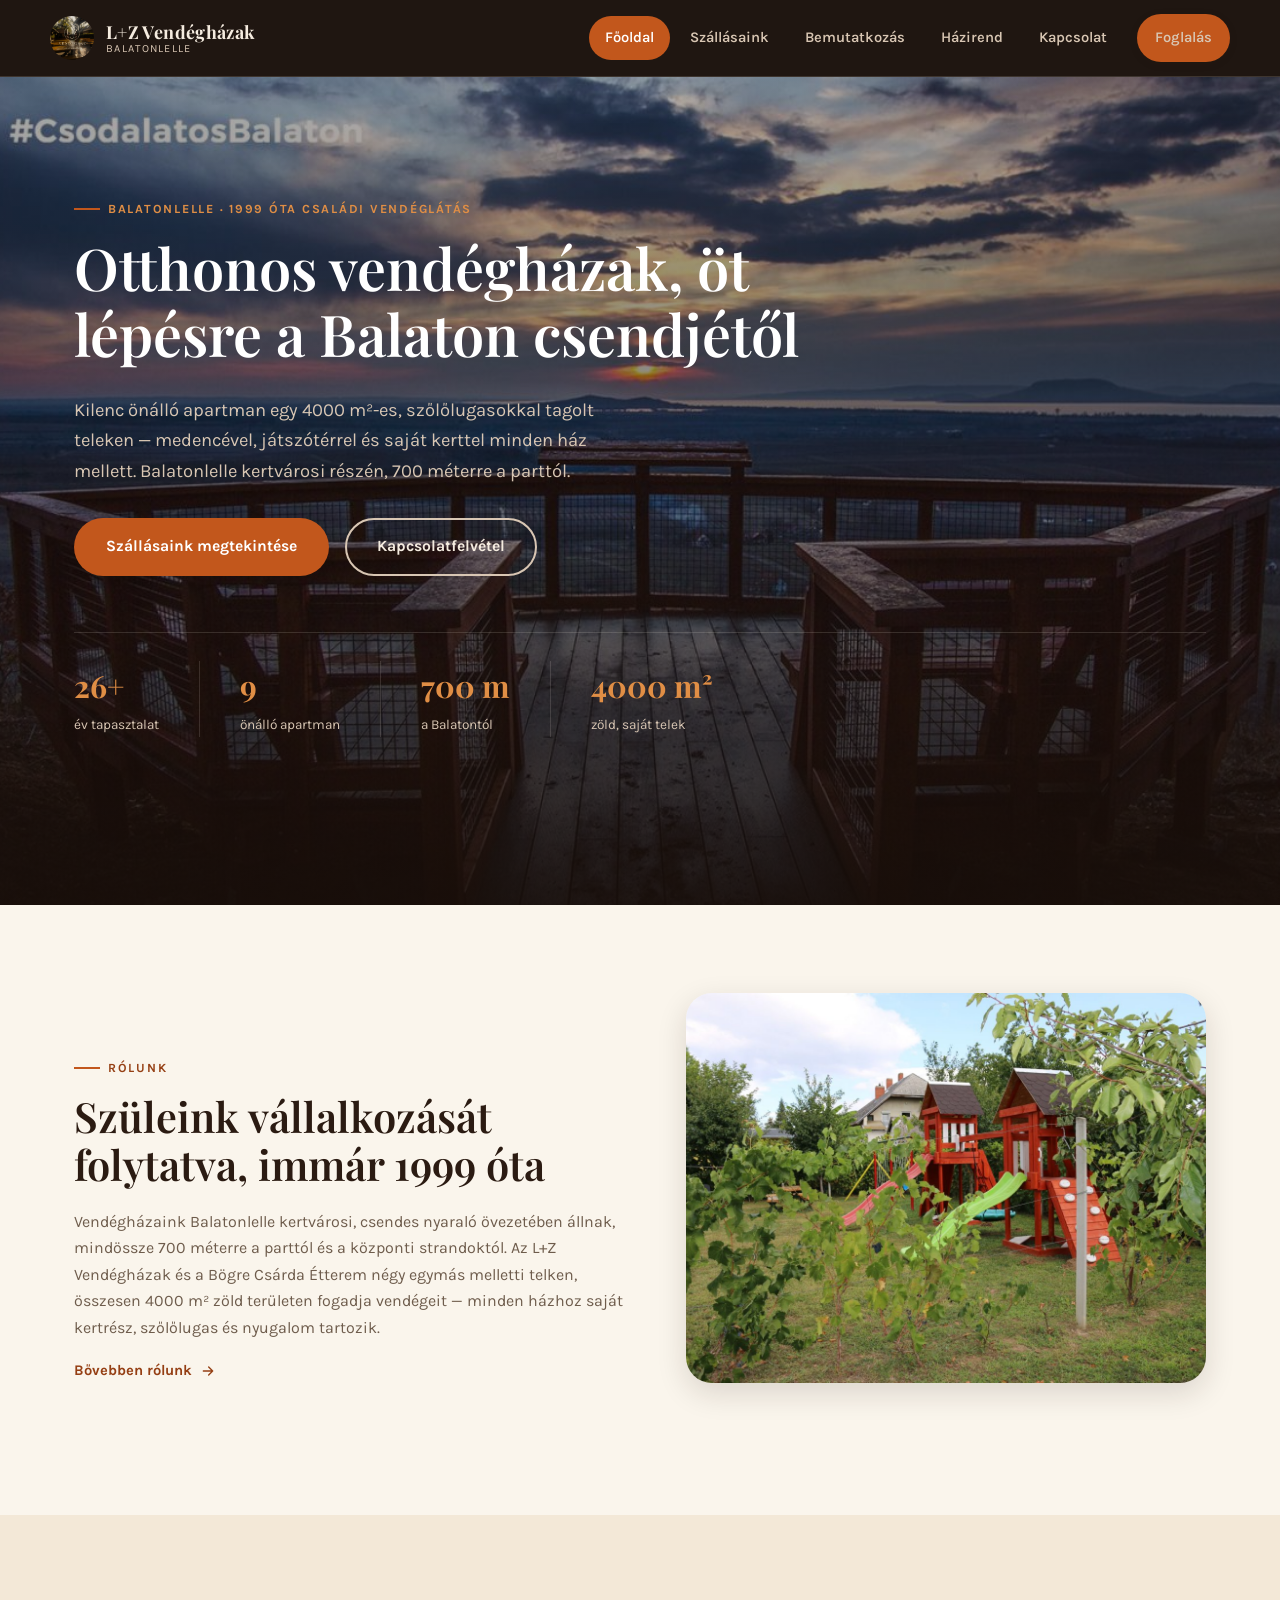
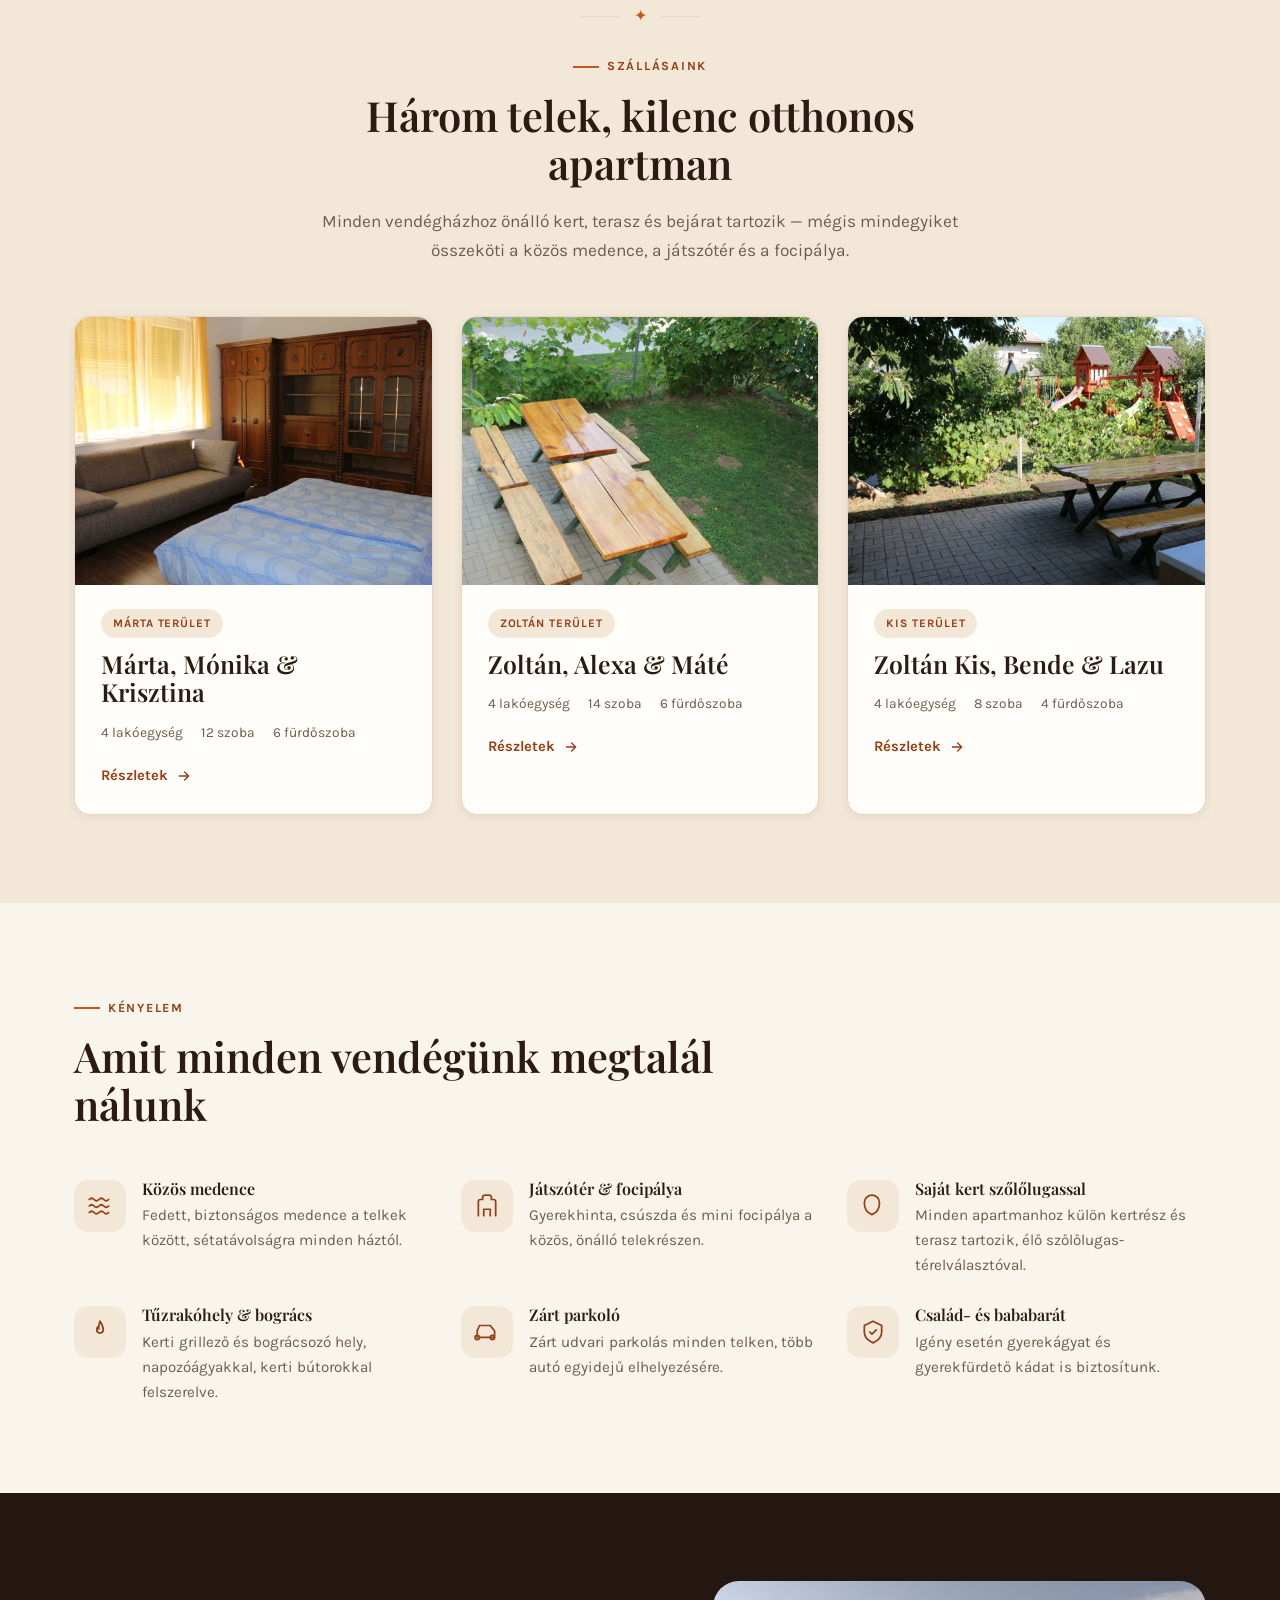
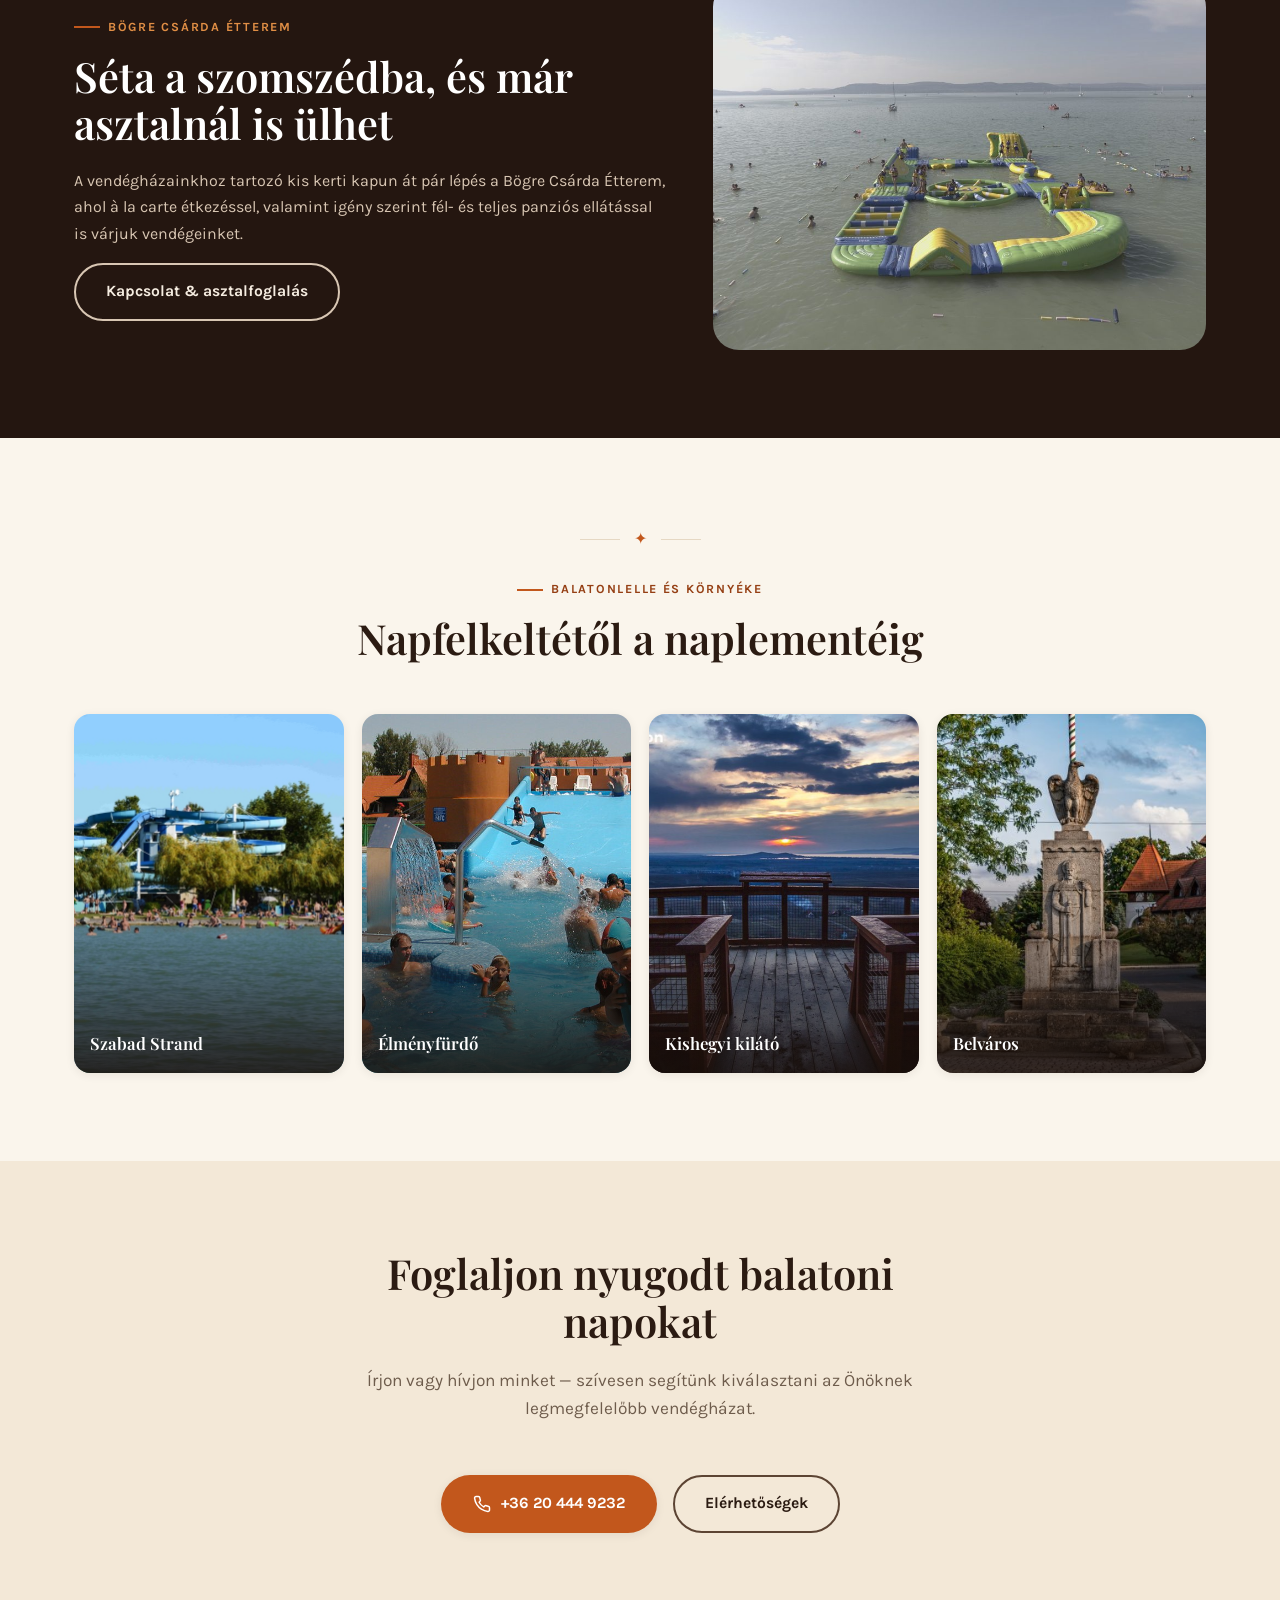
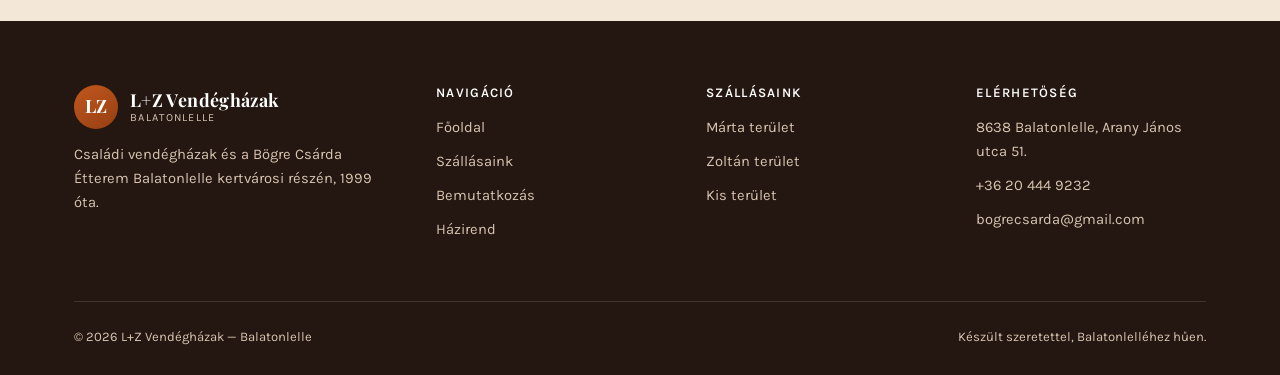
==== lz-vendeghaz/index.html @ 323f8d15 "Add L+Z Vendégházak site redesign (Balatonlelle) Full multi-page redesign with real property photos/" ====
<!DOCTYPE html>
<html lang="hu">
<head>
<meta charset="UTF-8">
<meta name="viewport" content="width=device-width, initial-scale=1">
<title>L+Z Vendégházak — Családi vendégházak Balatonlellén</title>
<meta name="description" content="L+Z Vendégházak Balatonlelle kertvárosi részén, 700 méterre a Balatontól. 9 önálló apartman, medence, játszótér, focipálya — 1999 óta családi vendéglátás.">
<link rel="preconnect" href="https://fonts.googleapis.com">
<link rel="stylesheet" href="css/style.css">
</head>
<body>

<header class="site-header">
  <div class="container nav">
    <a href="index.html" class="brand">
      <img src="images/logo.png" alt="L+Z Vendégház logó" class="brand-mark" style="object-fit:cover;">
      <span class="brand-text"><strong>L+Z Vendégházak</strong><span>Balatonlelle</span></span>
    </a>
    <nav class="nav-links" id="navLinks">
      <a href="index.html">Főoldal</a>
      <a href="szallasok.html">Szállásaink</a>
      <a href="bemutatkozas.html">Bemutatkozás</a>
      <a href="hazirend.html">Házirend</a>
      <a href="kapcsolat.html">Kapcsolat</a>
      <a href="kapcsolat.html" class="btn btn-primary btn-sm nav-cta">Foglalás</a>
    </nav>
    <button class="nav-toggle" id="navToggle" aria-label="Menü megnyitása" aria-expanded="false" aria-controls="navLinks">
      <svg width="24" height="24" viewBox="0 0 24 24" fill="none" stroke="currentColor" stroke-width="2" stroke-linecap="round"><line x1="4" y1="7" x2="20" y2="7"/><line x1="4" y1="12" x2="20" y2="12"/><line x1="4" y1="17" x2="20" y2="17"/></svg>
    </button>
  </div>
</header>

<section class="hero">
  <div class="hero-bg" style="background-image:url('images/surroundings/kishegy-kilato.jpg')"></div>
  <div class="container hero-inner">
    <p class="eyebrow on-dark">Balatonlelle · 1999 óta családi vendéglátás</p>
    <h1 class="reveal in">Otthonos vendégházak, öt lépésre a Balaton csendjétől</h1>
    <p class="hero-sub reveal in">Kilenc önálló apartman egy 4000 m²-es, szőlőlugasokkal tagolt teleken — medencével, játszótérrel és saját kerttel minden ház mellett. Balatonlelle kertvárosi részén, 700 méterre a parttól.</p>
    <div class="hero-actions reveal in">
      <a href="szallasok.html" class="btn btn-primary">Szállásaink megtekintése</a>
      <a href="kapcsolat.html" class="btn btn-outline">Kapcsolatfelvétel</a>
    </div>
    <div class="hero-stats reveal in">
      <div class="hero-stat"><strong>26+</strong><span>év tapasztalat</span></div>
      <div class="hero-stat"><strong>9</strong><span>önálló apartman</span></div>
      <div class="hero-stat"><strong>700 m</strong><span>a Balatontól</span></div>
      <div class="hero-stat"><strong>4000 m²</strong><span>zöld, saját telek</span></div>
    </div>
  </div>
</section>

<section>
  <div class="container">
    <div class="complex-head">
      <div class="reveal">
        <div class="eyebrow">Rólunk</div>
        <h2>Szüleink vállalkozását folytatva, immár 1999 óta</h2>
        <p>Vendégházaink Balatonlelle kertvárosi, csendes nyaraló övezetében állnak, mindössze 700 méterre a parttól és a központi strandoktól. Az L+Z Vendégházak és a Bögre Csárda Étterem négy egymás melletti telken, összesen 4000 m² zöld területen fogadja vendégeit — minden házhoz saját kertrész, szőlőlugas és nyugalom tartozik.</p>
        <a href="bemutatkozas.html" class="card-link">Bővebben rólunk
          <svg viewBox="0 0 24 24" fill="none" stroke="currentColor" stroke-width="2" stroke-linecap="round" stroke-linejoin="round"><path d="M5 12h14M13 6l6 6-6 6"/></svg>
        </a>
      </div>
      <div class="card-media reveal" style="border-radius:var(--radius-lg);box-shadow:var(--shadow-md);">
        <img src="images/surroundings/entrance.jpg" alt="Az L+Z Vendégházak bejárata és medencéje" loading="lazy">
      </div>
    </div>
  </div>
</section>

<section style="background:var(--cream-2);padding-top:88px;">
  <div class="container">
    <div class="section-head center reveal">
      <div class="ornament">✦</div>
      <div class="eyebrow">Szállásaink</div>
      <h2>Három telek, kilenc otthonos apartman</h2>
      <p>Minden vendégházhoz önálló kert, terasz és bejárat tartozik — mégis mindegyiket összeköti a közös medence, a játszótér és a focipálya.</p>
    </div>

    <div class="grid grid-3">
      <a href="szallasok.html#marta-terulet" class="card reveal">
        <div class="card-media"><img src="images/marta-01.jpg" alt="Márta Vendégház belső tere" loading="lazy"></div>
        <div class="card-body">
          <span class="card-tag">Márta terület</span>
          <h3>Márta, Mónika &amp; Krisztina</h3>
          <ul class="card-facts">
            <li>4 lakóegység</li>
            <li>12 szoba</li>
            <li>6 fürdőszoba</li>
          </ul>
          <span class="card-link">Részletek
            <svg viewBox="0 0 24 24" fill="none" stroke="currentColor" stroke-width="2" stroke-linecap="round" stroke-linejoin="round"><path d="M5 12h14M13 6l6 6-6 6"/></svg>
          </span>
        </div>
      </a>
      <a href="szallasok.html#zoltan-terulet" class="card reveal">
        <div class="card-media"><img src="images/zoltan-01.jpg" alt="Zoltán Vendégház kertje" loading="lazy"></div>
        <div class="card-body">
          <span class="card-tag">Zoltán terület</span>
          <h3>Zoltán, Alexa &amp; Máté</h3>
          <ul class="card-facts">
            <li>4 lakóegység</li>
            <li>14 szoba</li>
            <li>6 fürdőszoba</li>
          </ul>
          <span class="card-link">Részletek
            <svg viewBox="0 0 24 24" fill="none" stroke="currentColor" stroke-width="2" stroke-linecap="round" stroke-linejoin="round"><path d="M5 12h14M13 6l6 6-6 6"/></svg>
          </span>
        </div>
      </a>
      <a href="szallasok.html#bende-terulet" class="card reveal">
        <div class="card-media"><img src="images/bende-01.jpg" alt="Játszótér a Zoltán Kis, Bende és Lazu Vendégházak között" loading="lazy"></div>
        <div class="card-body">
          <span class="card-tag">Kis terület</span>
          <h3>Zoltán Kis, Bende &amp; Lazu</h3>
          <ul class="card-facts">
            <li>4 lakóegység</li>
            <li>8 szoba</li>
            <li>4 fürdőszoba</li>
          </ul>
          <span class="card-link">Részletek
            <svg viewBox="0 0 24 24" fill="none" stroke="currentColor" stroke-width="2" stroke-linecap="round" stroke-linejoin="round"><path d="M5 12h14M13 6l6 6-6 6"/></svg>
          </span>
        </div>
      </a>
    </div>
  </div>
</section>

<section>
  <div class="container">
    <div class="section-head reveal">
      <div class="eyebrow">Kényelem</div>
      <h2>Amit minden vendégünk megtalál nálunk</h2>
    </div>
    <div class="grid grid-3">
      <div class="feature reveal">
        <div class="feature-icon"><svg viewBox="0 0 24 24" fill="none" stroke="currentColor" stroke-width="1.6" stroke-linecap="round" stroke-linejoin="round"><path d="M2 6c1.5-1.5 3-1.5 4.5 0s3 1.5 4.5 0 3-1.5 4.5 0 3 1.5 4.5 0"/><path d="M2 12c1.5-1.5 3-1.5 4.5 0s3 1.5 4.5 0 3-1.5 4.5 0 3 1.5 4.5 0"/><path d="M2 18c1.5-1.5 3-1.5 4.5 0s3 1.5 4.5 0 3-1.5 4.5 0 3 1.5 4.5 0"/></svg></div>
        <div><h4>Közös medence</h4><p>Fedett, biztonságos medence a telkek között, sétatávolságra minden háztól.</p></div>
      </div>
      <div class="feature reveal">
        <div class="feature-icon"><svg viewBox="0 0 24 24" fill="none" stroke="currentColor" stroke-width="1.6" stroke-linecap="round" stroke-linejoin="round"><path d="M4 21V8a2 2 0 012-2h2V4a2 2 0 012-2h4a2 2 0 012 2v2h2a2 2 0 012 2v13"/><path d="M9 21v-6h6v6"/></svg></div>
        <div><h4>Játszótér &amp; focipálya</h4><p>Gyerekhinta, csúszda és mini focipálya a közös, önálló telekrészen.</p></div>
      </div>
      <div class="feature reveal">
        <div class="feature-icon"><svg viewBox="0 0 24 24" fill="none" stroke="currentColor" stroke-width="1.6" stroke-linecap="round" stroke-linejoin="round"><path d="M11 20c-5-2-7-6-7-11a7 7 0 0114 0c0 5-2 9-7 11z"/></svg></div>
        <div><h4>Saját kert szőlőlugassal</h4><p>Minden apartmanhoz külön kertrész és terasz tartozik, élő szőlőlugas-térelválasztóval.</p></div>
      </div>
      <div class="feature reveal">
        <div class="feature-icon"><svg viewBox="0 0 24 24" fill="none" stroke="currentColor" stroke-width="1.6" stroke-linecap="round" stroke-linejoin="round"><path d="M12 2c2 3 3 5.5 3 8a3 3 0 11-6 0c0-1 .3-1.8.8-2.6.2 1 .9 1.6 1.2 1.6-.6-2 0-4 1-7z"/></svg></div>
        <div><h4>Tűzrakóhely &amp; bogrács</h4><p>Kerti grillező és bográcsozó hely, napozóágyakkal, kerti bútorokkal felszerelve.</p></div>
      </div>
      <div class="feature reveal">
        <div class="feature-icon"><svg viewBox="0 0 24 24" fill="none" stroke="currentColor" stroke-width="1.6" stroke-linecap="round" stroke-linejoin="round"><path d="M5 17h14M5 17a2 2 0 11-4 0 2 2 0 014 0zM19 17a2 2 0 11-4 0 2 2 0 014 0zM3 17V11l2-5h10l4 5v6"/></svg></div>
        <div><h4>Zárt parkoló</h4><p>Zárt udvari parkolás minden telken, több autó egyidejű elhelyezésére.</p></div>
      </div>
      <div class="feature reveal">
        <div class="feature-icon"><svg viewBox="0 0 24 24" fill="none" stroke="currentColor" stroke-width="1.6" stroke-linecap="round" stroke-linejoin="round"><path d="M12 2l8 4v6c0 5-3.5 8-8 10-4.5-2-8-5-8-10V6l8-4z"/><path d="M9 12l2 2 4-4"/></svg></div>
        <div><h4>Család- és bababarát</h4><p>Igény esetén gyerekágyat és gyerekfürdető kádat is biztosítunk.</p></div>
      </div>
    </div>
  </div>
</section>

<section class="band-dark">
  <div class="container">
    <div class="cta-split">
      <div class="reveal">
        <div class="eyebrow on-dark">Bögre Csárda Étterem</div>
        <h2>Séta a szomszédba, és már asztalnál is ülhet</h2>
        <p>A vendégházainkhoz tartozó kis kerti kapun át pár lépés a Bögre Csárda Étterem, ahol à la carte étkezéssel, valamint igény szerint fél- és teljes panziós ellátással is várjuk vendégeinket.</p>
        <a href="kapcsolat.html" class="btn btn-outline">Kapcsolat &amp; asztalfoglalás</a>
      </div>
      <div class="card-media reveal" style="border-radius:var(--radius-lg);">
        <img src="images/surroundings/restaurant-fb.jpg" alt="Bögre Csárda Étterem" loading="lazy">
      </div>
    </div>
  </div>
</section>

<section>
  <div class="container">
    <div class="section-head center reveal">
      <div class="ornament">✦</div>
      <div class="eyebrow">Balatonlelle és környéke</div>
      <h2>Napfelkeltétől a naplementéig</h2>
    </div>
    <div class="strip">
      <div class="strip-item reveal"><img src="images/surroundings/szabadstrand.jpg" alt="Szabad strand, Balatonlelle" loading="lazy"><span>Szabad Strand</span></div>
      <div class="strip-item reveal"><img src="images/surroundings/elmenyfurdo.jpg" alt="Balatonlelle Élményfürdő" loading="lazy"><span>Élményfürdő</span></div>
      <div class="strip-item reveal"><img src="images/surroundings/kishegy-kilato.jpg" alt="Kishegyi kilátó naplementében" loading="lazy"><span>Kishegyi kilátó</span></div>
      <div class="strip-item reveal"><img src="images/surroundings/szent-istvan-szobor.jpg" alt="Szent István szobor, Balatonlelle" loading="lazy"><span>Belváros</span></div>
    </div>
  </div>
</section>

<section style="background:var(--cream-2);">
  <div class="container">
    <div class="section-head center reveal">
      <h2>Foglaljon nyugodt balatoni napokat</h2>
      <p>Írjon vagy hívjon minket — szívesen segítünk kiválasztani az Önöknek legmegfelelőbb vendégházat.</p>
    </div>
    <div class="hero-actions reveal" style="justify-content:center;">
      <a href="tel:+36204449232" class="btn btn-primary">
        <svg width="18" height="18" viewBox="0 0 24 24" fill="none" stroke="currentColor" stroke-width="2" stroke-linecap="round" stroke-linejoin="round"><path d="M22 16.92v3a2 2 0 01-2.18 2 19.79 19.79 0 01-8.63-3.07 19.5 19.5 0 01-6-6A19.79 19.79 0 012.12 4.18 2 2 0 014.11 2h3a2 2 0 012 1.72c.12.9.34 1.78.65 2.62a2 2 0 01-.45 2.11L8.09 9.67a16 16 0 006.24 6.24l1.22-1.22a2 2 0 012.11-.45c.84.31 1.72.53 2.62.65A2 2 0 0122 16.92z"/></svg>
        +36 20 444 9232
      </a>
      <a href="kapcsolat.html" class="btn btn-outline-dark">Elérhetőségek</a>
    </div>
  </div>
</section>

<footer class="site-footer">
  <div class="container">
    <div class="footer-grid">
      <div class="footer-brand">
        <a href="index.html" class="brand" style="margin-bottom:14px;">
          <span class="brand-mark">LZ</span>
          <span class="brand-text"><strong style="color:#fff;">L+Z Vendégházak</strong><span>Balatonlelle</span></span>
        </a>
        <p>Családi vendégházak és a Bögre Csárda Étterem Balatonlelle kertvárosi részén, 1999 óta.</p>
      </div>
      <div>
        <h4>Navigáció</h4>
        <ul>
          <li><a href="index.html">Főoldal</a></li>
          <li><a href="szallasok.html">Szállásaink</a></li>
          <li><a href="bemutatkozas.html">Bemutatkozás</a></li>
          <li><a href="hazirend.html">Házirend</a></li>
        </ul>
      </div>
      <div>
        <h4>Szállásaink</h4>
        <ul>
          <li><a href="szallasok.html#marta-terulet">Márta terület</a></li>
          <li><a href="szallasok.html#zoltan-terulet">Zoltán terület</a></li>
          <li><a href="szallasok.html#bende-terulet">Kis terület</a></li>
        </ul>
      </div>
      <div>
        <h4>Elérhetőség</h4>
        <ul>
          <li>8638 Balatonlelle, Arany János utca 51.</li>
          <li><a href="tel:+36204449232">+36 20 444 9232</a></li>
          <li><a href="mailto:bogrecsarda@gmail.com">bogrecsarda@gmail.com</a></li>
        </ul>
      </div>
    </div>
    <div class="footer-bottom">
      <span>© <span id="year"></span> L+Z Vendégházak — Balatonlelle</span>
      <span>Készült szeretettel, Balatonlelléhez hűen.</span>
    </div>
  </div>
</footer>

<div class="lightbox" id="lightbox">
  <button class="lightbox-close" aria-label="Bezárás"><svg viewBox="0 0 24 24" fill="none" stroke="currentColor" stroke-width="2" stroke-linecap="round"><path d="M6 6l12 12M18 6L6 18"/></svg></button>
  <button class="lightbox-prev" aria-label="Előző kép"><svg viewBox="0 0 24 24" fill="none" stroke="currentColor" stroke-width="2" stroke-linecap="round" stroke-linejoin="round"><path d="M15 6l-6 6 6 6"/></svg></button>
  <img src="" alt="">
  <button class="lightbox-next" aria-label="Következő kép"><svg viewBox="0 0 24 24" fill="none" stroke="currentColor" stroke-width="2" stroke-linecap="round" stroke-linejoin="round"><path d="M9 6l6 6-6 6"/></svg></button>
</div>

<script src="js/main.js"></script>
<script>document.getElementById('year').textContent = new Date().getFullYear();</script>
</body>
</html>
---- lz-vendeghaz/css/style.css ----
@import url('https://fonts.googleapis.com/css2?family=Karla:wght@400;500;600;700&family=Playfair+Display:ital,wght@0,500;0,600;0,700;1,500&display=swap');

/* ==========================================================================
   Design tokens — L+Z Vendégházak · sötétbarna + narancs, meleg, autentikus
   ========================================================================== */
:root{
  --espresso: #241610;
  --espresso-2: #342115;
  --bark: #5c4433;
  --orange: #c2571c;
  --orange-light: #e08e45;
  --orange-deep: #953f14;
  --gold: #c9a24a;
  --cream: #faf5ec;
  --cream-2: #f3e8d7;
  --paper: #fffdf9;
  --text-dark: #2b1b12;
  --text-muted: #6e5c4c;
  --text-light: #f5ece0;
  --text-light-muted: #d8c6b3;
  --border: #e6d8c3;
  --border-dark: rgba(245,236,224,0.14);
  --shadow-sm: 0 2px 10px rgba(36,22,16,0.08);
  --shadow-md: 0 10px 30px rgba(36,22,16,0.14);
  --shadow-lg: 0 24px 60px rgba(36,22,16,0.22);
  --radius-sm: 8px;
  --radius-md: 16px;
  --radius-lg: 26px;
  --font-display: 'Playfair Display', Georgia, serif;
  --font-body: 'Karla', -apple-system, BlinkMacSystemFont, 'Segoe UI', sans-serif;
  --ease: cubic-bezier(0.4, 0, 0.2, 1);
  --container: 1180px;
}

*,*::before,*::after{box-sizing:border-box;}
html{scroll-behavior:smooth;}
@media (prefers-reduced-motion: reduce){
  html{scroll-behavior:auto;}
  *,*::before,*::after{animation-duration:0.01ms !important;animation-iteration-count:1 !important;transition-duration:0.01ms !important;scroll-behavior:auto !important;}
}
body{
  margin:0;
  font-family:var(--font-body);
  color:var(--text-dark);
  background:var(--cream);
  font-size:16px;
  line-height:1.65;
  -webkit-font-smoothing:antialiased;
}
img{max-width:100%;display:block;}
a{color:inherit;text-decoration:none;}
ul{margin:0;padding:0;list-style:none;}
h1,h2,h3,h4{font-family:var(--font-display);font-weight:600;line-height:1.15;margin:0 0 .5em;color:var(--text-dark);}
h1{font-size:clamp(2.3rem,5vw,3.6rem);}
h2{font-size:clamp(1.8rem,3.4vw,2.6rem);}
h3{font-size:clamp(1.25rem,2.2vw,1.55rem);}
p{margin:0 0 1em;}
.container{max-width:var(--container);margin:0 auto;padding:0 24px;}
section{padding:88px 0;}
@media (max-width:768px){section{padding:56px 0;}}

button{font-family:inherit;cursor:pointer;}
:focus-visible{outline:3px solid var(--orange-light);outline-offset:2px;}

/* Eyebrow / kicker label */
.eyebrow{
  display:inline-flex;align-items:center;gap:8px;
  font-family:var(--font-body);font-weight:700;letter-spacing:.14em;text-transform:uppercase;
  font-size:.78rem;color:var(--orange-deep);margin-bottom:14px;
}
.eyebrow::before{content:'';width:26px;height:2px;background:var(--orange);display:inline-block;}
.eyebrow.on-dark{color:var(--orange-light);}

/* Buttons */
.btn{
  display:inline-flex;align-items:center;justify-content:center;gap:10px;
  padding:14px 30px;border-radius:999px;font-weight:700;font-size:.98rem;
  border:2px solid transparent;transition:transform .25s var(--ease),background .25s var(--ease),color .25s var(--ease),box-shadow .25s var(--ease);
  min-height:48px;
}
.btn-primary{background:var(--orange);color:#fff;box-shadow:var(--shadow-sm);}
.btn-primary:hover{background:var(--orange-deep);transform:translateY(-2px);box-shadow:var(--shadow-md);}
.btn-outline{border-color:var(--text-light-muted);color:var(--text-light);}
.btn-outline:hover{background:var(--text-light);color:var(--espresso);border-color:var(--text-light);}
.btn-outline-dark{border-color:var(--bark);color:var(--text-dark);}
.btn-outline-dark:hover{background:var(--espresso);color:var(--text-light);border-color:var(--espresso);}
.btn-sm{padding:10px 22px;font-size:.88rem;min-height:40px;}

/* ==========================================================================
   Nav
   ========================================================================== */
.site-header{
  position:sticky;top:0;z-index:100;
  background:rgba(24,15,10,0.97);
  border-bottom:1px solid var(--border-dark);
}
.nav{display:flex;align-items:center;justify-content:space-between;padding:14px 0;}
.brand{display:flex;align-items:center;gap:12px;color:var(--text-light);}
.brand-mark{
  width:44px;height:44px;border-radius:50%;
  background:linear-gradient(145deg,var(--orange),var(--orange-deep));
  display:flex;align-items:center;justify-content:center;
  font-family:var(--font-display);font-weight:700;color:#fff;font-size:1.15rem;
  flex-shrink:0;
}
.brand-text{display:flex;flex-direction:column;line-height:1.2;}
.brand-text strong{font-family:var(--font-display);font-size:1.12rem;letter-spacing:.02em;}
.brand-text span{font-size:.68rem;letter-spacing:.12em;text-transform:uppercase;color:var(--text-light-muted);}

.nav-links{display:flex;align-items:center;gap:4px;}
.nav-links a{
  color:var(--text-light-muted);font-weight:600;font-size:.92rem;
  padding:10px 16px;border-radius:999px;transition:color .2s var(--ease),background .2s var(--ease);
}
.nav-links a:hover{color:var(--text-light);background:rgba(255,255,255,0.06);}
.nav-links a.active{color:#fff;background:var(--orange);}
.nav-cta{margin-left:10px;}

.nav-toggle{
  display:none;background:none;border:none;color:var(--text-light);
  width:44px;height:44px;align-items:center;justify-content:center;border-radius:8px;
}
.nav-toggle:hover{background:rgba(255,255,255,0.08);}

@media (max-width:960px){
  .nav-links{
    position:fixed;inset:70px 0 0 0;background:var(--espresso);
    flex-direction:column;align-items:stretch;gap:2px;padding:18px;
    transform:translateY(-12px);opacity:0;visibility:hidden;
    transition:opacity .25s var(--ease),transform .25s var(--ease),visibility .25s;
    overflow-y:auto;
  }
  .nav-links.open{transform:translateY(0);opacity:1;visibility:visible;}
  .nav-links a{padding:16px 18px;font-size:1.05rem;text-align:center;}
  .nav-cta{margin:10px 4px 0;}
  .nav-toggle{display:flex;}
}

/* ==========================================================================
   Hero
   ========================================================================== */
.hero{
  position:relative;color:var(--text-light);
  min-height:92vh;display:flex;align-items:flex-end;
  overflow:hidden;
}
.hero-bg{position:absolute;inset:0;background-size:cover;background-position:center;}
.hero-bg::after{
  content:'';position:absolute;inset:0;
  background:linear-gradient(180deg,rgba(24,14,9,0.35) 0%,rgba(24,14,9,0.55) 55%,rgba(24,14,9,0.94) 100%);
}
.hero-inner{position:relative;z-index:2;padding-bottom:80px;width:100%;}
.hero h1{color:#fff;max-width:820px;}
.hero-sub{max-width:560px;font-size:1.15rem;color:var(--text-light-muted);margin-bottom:32px;}
.hero-actions{display:flex;gap:16px;flex-wrap:wrap;}
.hero-stats{
  display:flex;gap:0;margin-top:56px;border-top:1px solid var(--border-dark);padding-top:28px;flex-wrap:wrap;
}
.hero-stat{padding-right:40px;margin-right:40px;border-right:1px solid var(--border-dark);}
.hero-stat:last-child{border-right:none;}
.hero-stat strong{display:block;font-family:var(--font-display);font-size:1.9rem;color:var(--orange-light);}
.hero-stat span{font-size:.85rem;color:var(--text-light-muted);}
@media (max-width:700px){
  .hero{min-height:82vh;}
  .hero-stat{padding-right:22px;margin-right:22px;}
}

/* Small page header (non-home pages) */
.page-hero{
  position:relative;color:var(--text-light);padding:150px 0 70px;overflow:hidden;
}
.page-hero .hero-bg::after{background:linear-gradient(180deg,rgba(24,14,9,0.5) 0%,rgba(24,14,9,0.82) 100%);}
.page-hero > .container{position:relative;z-index:2;}
.page-hero .eyebrow{color:var(--orange-light);}
.page-hero h1{color:#fff;margin-bottom:.3em;}
.page-hero p{color:var(--text-light-muted);max-width:600px;font-size:1.08rem;}
.breadcrumb{font-size:.85rem;color:var(--text-light-muted);margin-bottom:18px;}
.breadcrumb a:hover{color:#fff;}
.breadcrumb .sep{margin:0 8px;opacity:.5;}

/* ==========================================================================
   Cards / grids
   ========================================================================== */
.section-head{max-width:640px;margin-bottom:52px;}
.section-head.center{margin-left:auto;margin-right:auto;text-align:center;}
.section-head p{color:var(--text-muted);font-size:1.08rem;}

.grid{display:grid;gap:28px;}
.grid-3{grid-template-columns:repeat(3,1fr);}
.grid-2{grid-template-columns:repeat(2,1fr);}
@media (max-width:900px){.grid-3{grid-template-columns:repeat(2,1fr);} }
@media (max-width:640px){.grid-3,.grid-2{grid-template-columns:1fr;}}

.card{
  background:var(--paper);border-radius:var(--radius-md);overflow:hidden;
  box-shadow:var(--shadow-sm);border:1px solid var(--border);
  transition:transform .3s var(--ease),box-shadow .3s var(--ease);
}
.card:hover{transform:translateY(-6px);box-shadow:var(--shadow-md);}
.card-media{aspect-ratio:4/3;overflow:hidden;position:relative;}
.card-media img{width:100%;height:100%;object-fit:cover;transition:transform .5s var(--ease);}
.card:hover .card-media img{transform:scale(1.06);}
.card-body{padding:24px 26px 26px;}
.card-tag{
  display:inline-block;font-size:.72rem;font-weight:700;letter-spacing:.08em;text-transform:uppercase;
  color:var(--orange-deep);background:var(--cream-2);padding:5px 12px;border-radius:999px;margin-bottom:12px;
}
.card-facts{display:flex;flex-wrap:wrap;gap:8px 18px;margin:14px 0 18px;font-size:.86rem;color:var(--text-muted);}
.card-facts li{display:flex;align-items:center;gap:6px;}
.card-facts svg{width:16px;height:16px;flex-shrink:0;color:var(--orange);}
.card-link{
  display:inline-flex;align-items:center;gap:8px;font-weight:700;color:var(--orange-deep);
  font-size:.92rem;
}
.card-link svg{width:16px;height:16px;transition:transform .25s var(--ease);}
.card:hover .card-link svg{transform:translateX(4px);}

/* Feature / amenity items */
.feature{display:flex;gap:16px;align-items:flex-start;}
.feature-icon{
  width:52px;height:52px;border-radius:14px;background:var(--cream-2);
  display:flex;align-items:center;justify-content:center;flex-shrink:0;color:var(--orange-deep);
}
.feature-icon svg{width:26px;height:26px;}
.feature h4{margin-bottom:.3em;}
.feature p{color:var(--text-muted);font-size:.95rem;margin:0;}

/* ==========================================================================
   Dark band / CTA section
   ========================================================================== */
.band-dark{background:var(--espresso);color:var(--text-light);}
.band-dark h2{color:#fff;}
.band-dark p{color:var(--text-light-muted);}
.texture-overlay{
  position:relative;
}
.cta-split{
  display:grid;grid-template-columns:1.2fr 1fr;gap:48px;align-items:center;
}
@media (max-width:860px){.cta-split{grid-template-columns:1fr;}}

/* ==========================================================================
   Property complex sections (szallasok.html)
   ========================================================================== */
.complex{padding:64px 0;border-bottom:1px solid var(--border);}
.complex:last-child{border-bottom:none;}
.complex-head{display:grid;grid-template-columns:1.1fr 1fr;gap:40px;align-items:end;margin-bottom:44px;}
@media (max-width:860px){.complex-head{grid-template-columns:1fr;}}
.complex-head p{color:var(--text-muted);}
.complex-meta{
  display:flex;gap:24px;flex-wrap:wrap;padding:18px 22px;background:var(--cream-2);
  border-radius:var(--radius-sm);font-size:.9rem;
}
.complex-meta div strong{display:block;font-family:var(--font-display);font-size:1.3rem;color:var(--orange-deep);}
.complex-meta div span{color:var(--text-muted);}

.unit{
  border:1px solid var(--border);border-radius:var(--radius-md);background:var(--paper);
  margin-bottom:20px;overflow:hidden;box-shadow:var(--shadow-sm);
}
.unit-toggle{
  width:100%;display:flex;align-items:center;gap:20px;padding:20px 24px;background:none;border:none;text-align:left;
}
.unit-thumb{width:84px;height:84px;border-radius:12px;overflow:hidden;flex-shrink:0;}
.unit-thumb img{width:100%;height:100%;object-fit:cover;}
.unit-heading{flex:1;min-width:0;}
.unit-heading h3{margin-bottom:4px;}
.unit-heading .unit-facts{display:flex;flex-wrap:wrap;gap:6px 16px;font-size:.85rem;color:var(--text-muted);}
.unit-chevron{
  width:36px;height:36px;border-radius:50%;background:var(--cream-2);color:var(--orange-deep);
  display:flex;align-items:center;justify-content:center;flex-shrink:0;transition:transform .3s var(--ease),background .3s var(--ease);
}
.unit-chevron svg{width:18px;height:18px;transition:transform .3s var(--ease);}
.unit[open] .unit-chevron{background:var(--orange);color:#fff;}
.unit[open] .unit-chevron svg{transform:rotate(180deg);}
.unit-body{padding:0 26px 30px;}
.unit-gallery{
  display:grid;grid-template-columns:repeat(4,1fr);gap:10px;margin:6px 0 26px;
}
.unit-gallery a{border-radius:10px;overflow:hidden;aspect-ratio:4/3;display:block;}
.unit-gallery img{width:100%;height:100%;object-fit:cover;transition:transform .4s var(--ease),filter .3s;}
.unit-gallery a:hover img{transform:scale(1.07);}
@media (max-width:640px){.unit-gallery{grid-template-columns:repeat(3,1fr);}}

.unit-columns{display:grid;grid-template-columns:1.3fr 1fr;gap:36px;}
@media (max-width:800px){.unit-columns{grid-template-columns:1fr;}}
.unit-desc h4{font-size:1rem;text-transform:uppercase;letter-spacing:.06em;color:var(--orange-deep);margin-bottom:12px;}
.unit-desc ul{margin-bottom:22px;}
.unit-desc li{
  position:relative;padding-left:22px;margin-bottom:9px;color:var(--text-dark);font-size:.96rem;
}
.unit-desc li::before{
  content:'';position:absolute;left:0;top:.55em;width:8px;height:8px;border-radius:50%;background:var(--orange-light);
}

.price-table{width:100%;border-collapse:collapse;font-size:.88rem;}
.price-table caption{text-align:left;font-size:.78rem;color:var(--text-muted);margin-top:10px;caption-side:bottom;}
.price-table th,.price-table td{padding:10px 12px;border:1px solid var(--border);text-align:center;vertical-align:top;}
.price-table thead th{background:var(--espresso);color:var(--text-light);font-weight:700;font-size:.78rem;letter-spacing:.03em;}
.price-table tbody th{background:var(--cream-2);text-align:left;font-weight:700;color:var(--text-dark);}
.price-table td{background:var(--paper);}

/* ==========================================================================
   Surroundings strip
   ========================================================================== */
.strip{display:grid;grid-template-columns:repeat(4,1fr);gap:18px;}
@media (max-width:900px){.strip{grid-template-columns:repeat(2,1fr);}}
.strip-item{position:relative;border-radius:var(--radius-md);overflow:hidden;aspect-ratio:3/4;box-shadow:var(--shadow-sm);}
.strip-item img{width:100%;height:100%;object-fit:cover;transition:transform .5s var(--ease);}
.strip-item:hover img{transform:scale(1.08);}
.strip-item::after{content:'';position:absolute;inset:0;background:linear-gradient(180deg,transparent 40%,rgba(24,14,9,0.85) 100%);}
.strip-item span{position:absolute;left:16px;right:16px;bottom:16px;z-index:2;color:#fff;font-family:var(--font-display);font-weight:600;font-size:1.05rem;}

/* ==========================================================================
   Accordion (house rules / faq)
   ========================================================================== */
.accordion-item{border-bottom:1px solid var(--border);}
.accordion-item summary{
  padding:22px 4px;font-family:var(--font-display);font-size:1.15rem;font-weight:600;
  display:flex;align-items:center;justify-content:space-between;gap:16px;list-style:none;
}
.accordion-item summary::-webkit-details-marker{display:none;}
.accordion-item summary::after{
  content:'+';font-family:var(--font-body);font-size:1.6rem;color:var(--orange);flex-shrink:0;transition:transform .25s var(--ease);
}
.accordion-item[open] summary::after{transform:rotate(45deg);}
.accordion-item .accordion-body{padding:0 4px 26px;color:var(--text-muted);}
.accordion-item .accordion-body ul{margin:0;}
.accordion-item .accordion-body li{
  position:relative;padding-left:22px;margin-bottom:10px;font-size:.97rem;line-height:1.6;
}
.accordion-item .accordion-body li::before{
  content:'';position:absolute;left:0;top:.6em;width:7px;height:7px;border-radius:50%;background:var(--orange);
}

/* ==========================================================================
   Contact page
   ========================================================================== */
.contact-grid{display:grid;grid-template-columns:.9fr 1.1fr;gap:48px;}
@media (max-width:900px){.contact-grid{grid-template-columns:1fr;}}
.contact-card{
  display:flex;gap:16px;align-items:flex-start;padding:22px;border:1px solid var(--border);
  border-radius:var(--radius-md);background:var(--paper);margin-bottom:16px;
}
.map-frame{border-radius:var(--radius-md);overflow:hidden;box-shadow:var(--shadow-md);border:1px solid var(--border);}
.map-frame iframe{width:100%;height:100%;min-height:420px;border:0;display:block;}

/* ==========================================================================
   Footer
   ========================================================================== */
.site-footer{background:var(--espresso);color:var(--text-light-muted);padding:64px 0 28px;}
.footer-grid{display:grid;grid-template-columns:1.4fr 1fr 1fr 1fr;gap:40px;margin-bottom:48px;}
@media (max-width:800px){.footer-grid{grid-template-columns:1fr 1fr;}}
@media (max-width:520px){.footer-grid{grid-template-columns:1fr;}}
.footer-grid h4{color:#fff;font-family:var(--font-body);font-size:.82rem;letter-spacing:.1em;text-transform:uppercase;margin-bottom:16px;}
.footer-grid li{margin-bottom:10px;font-size:.92rem;}
.footer-grid a:hover{color:#fff;}
.footer-brand p{max-width:320px;font-size:.92rem;}
.footer-bottom{
  border-top:1px solid var(--border-dark);padding-top:24px;display:flex;justify-content:space-between;
  flex-wrap:wrap;gap:10px;font-size:.82rem;color:var(--text-light-muted);
}

/* ==========================================================================
   Lightbox
   ========================================================================== */
.lightbox{
  position:fixed;inset:0;background:rgba(20,12,8,0.94);z-index:1000;
  display:flex;align-items:center;justify-content:center;opacity:0;visibility:hidden;
  transition:opacity .3s var(--ease),visibility .3s;padding:40px 20px;
}
.lightbox.open{opacity:1;visibility:visible;}
.lightbox img{max-width:min(1100px,92vw);max-height:84vh;border-radius:10px;box-shadow:0 30px 80px rgba(0,0,0,.5);}
.lightbox-close,.lightbox-prev,.lightbox-next{
  position:absolute;background:rgba(255,255,255,0.08);color:#fff;border:1px solid rgba(255,255,255,0.2);
  border-radius:50%;width:48px;height:48px;display:flex;align-items:center;justify-content:center;transition:background .2s;
}
.lightbox-close:hover,.lightbox-prev:hover,.lightbox-next:hover{background:var(--orange);border-color:var(--orange);}
.lightbox-close{top:20px;right:20px;}
.lightbox-prev{left:20px;top:50%;transform:translateY(-50%);}
.lightbox-next{right:20px;top:50%;transform:translateY(-50%);}
.lightbox-close svg,.lightbox-prev svg,.lightbox-next svg{width:22px;height:22px;}
@media (max-width:640px){.lightbox-prev,.lightbox-next{width:40px;height:40px;}}

/* ==========================================================================
   Reveal on scroll
   ========================================================================== */
.reveal{opacity:0;transform:translateY(24px);transition:opacity .7s var(--ease),transform .7s var(--ease);}
.reveal.in{opacity:1;transform:translateY(0);}

/* Divider ornament */
.ornament{display:flex;align-items:center;justify-content:center;gap:14px;margin:0 0 20px;color:var(--orange);}
.ornament::before,.ornament::after{content:'';width:40px;height:1px;background:var(--border);}
.section-head.center .ornament::before,.section-head.center .ornament::after{background:var(--border);}

/* Utility */
.text-center{text-align:center;}
.mt-0{margin-top:0;}
.mb-0{margin-bottom:0;}
.visually-hidden{position:absolute;width:1px;height:1px;overflow:hidden;clip:rect(0 0 0 0);white-space:nowrap;}
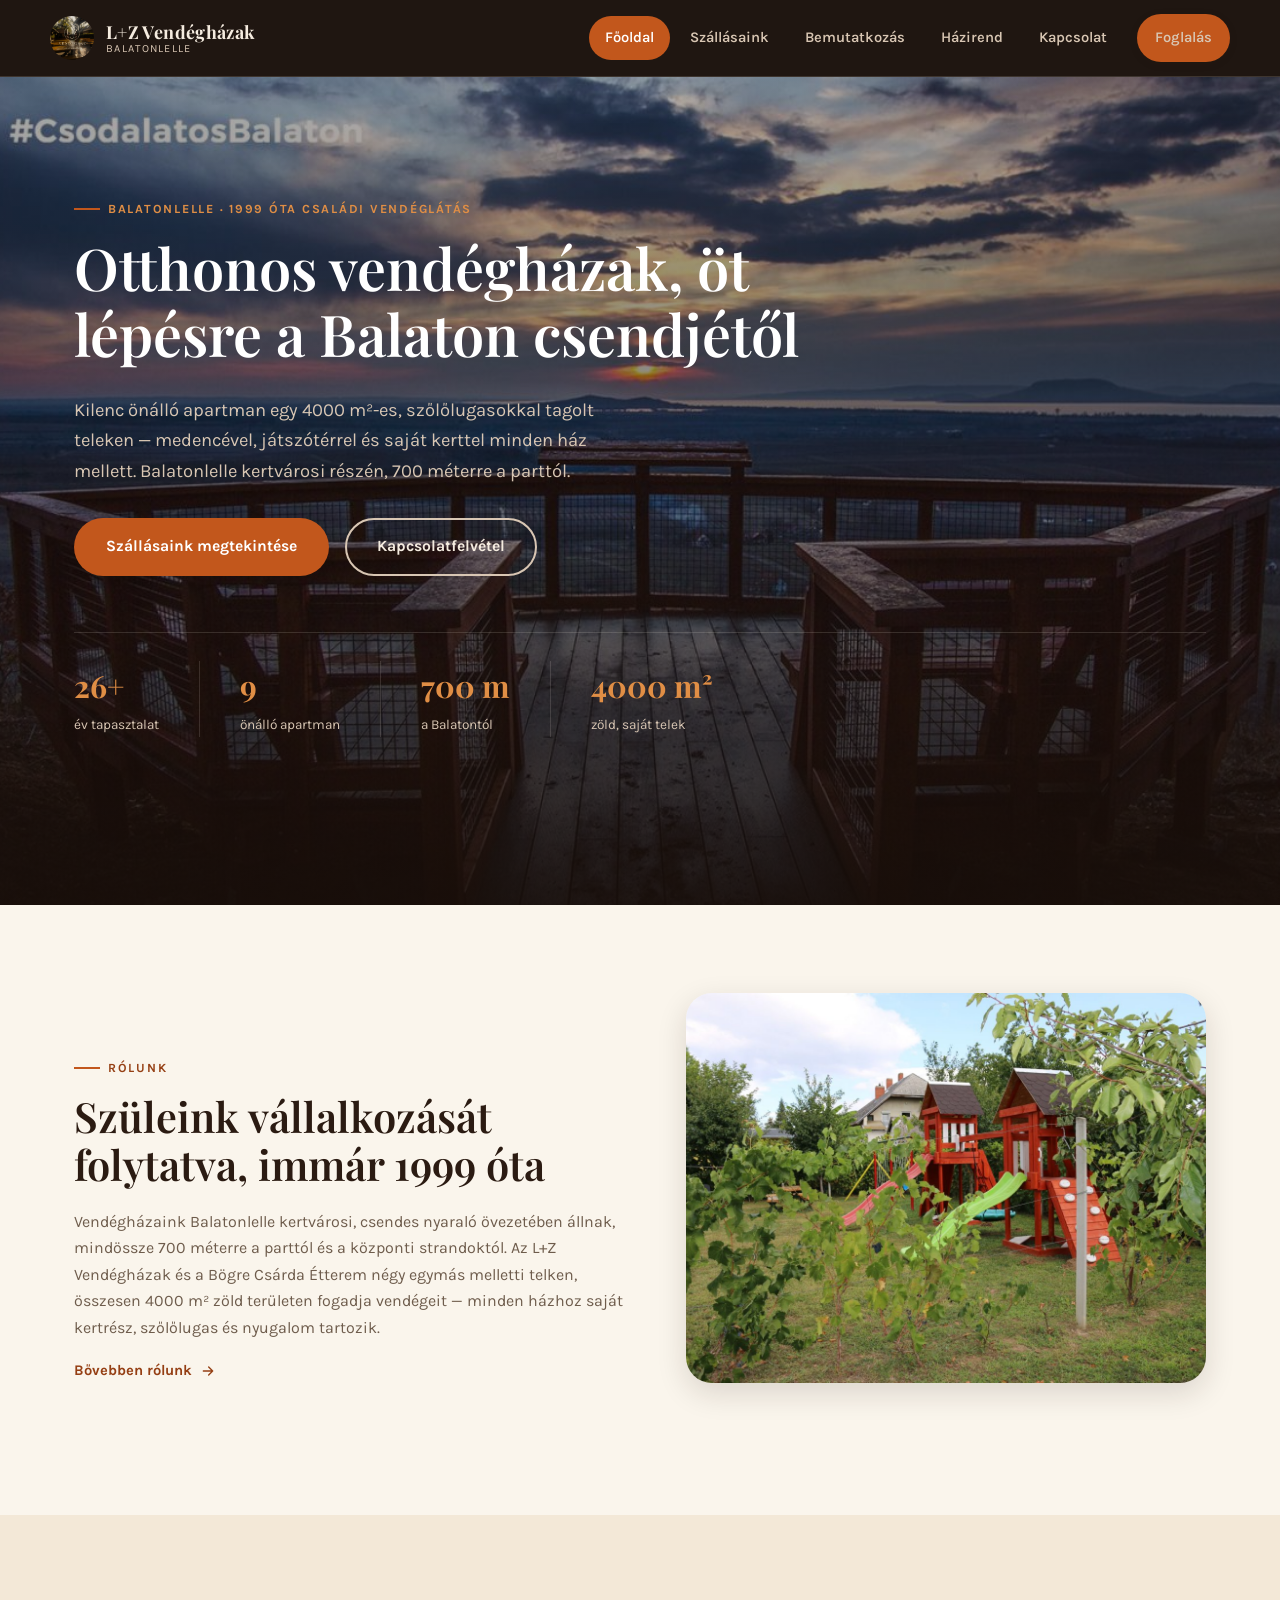
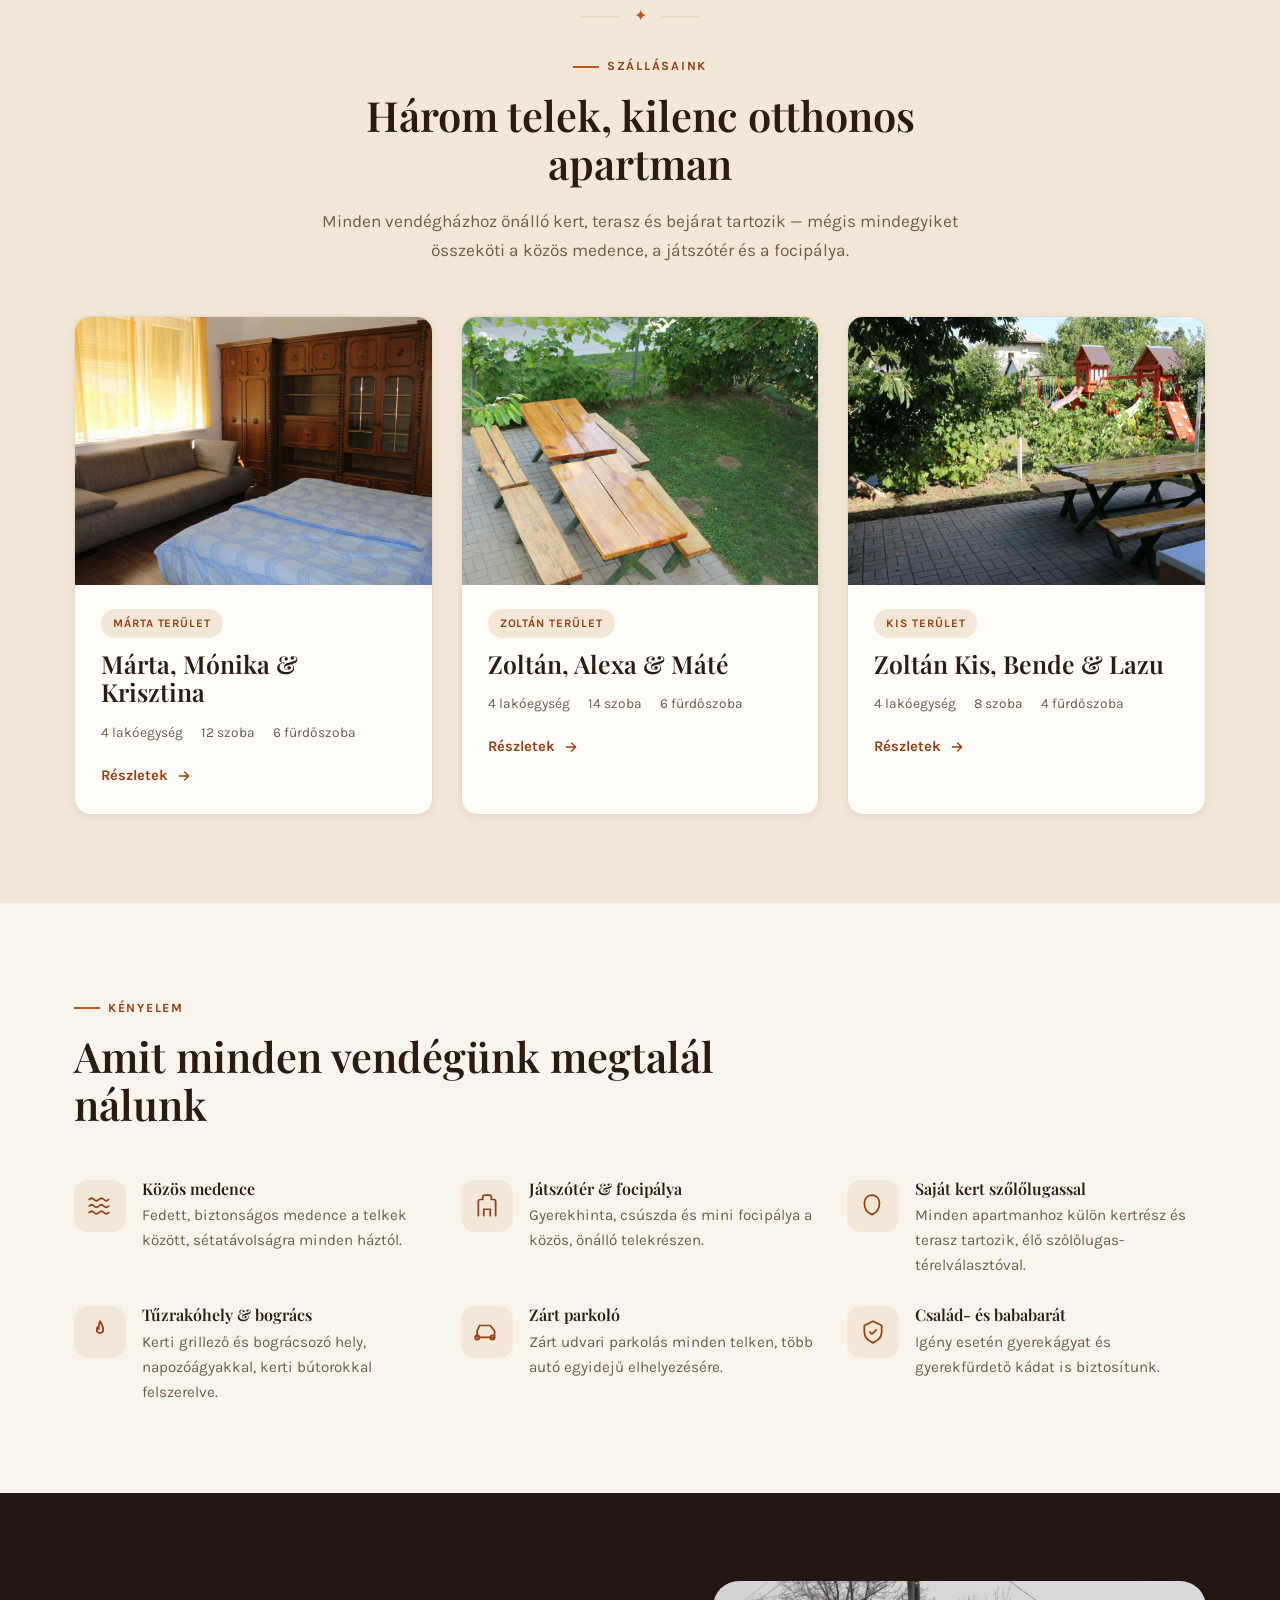
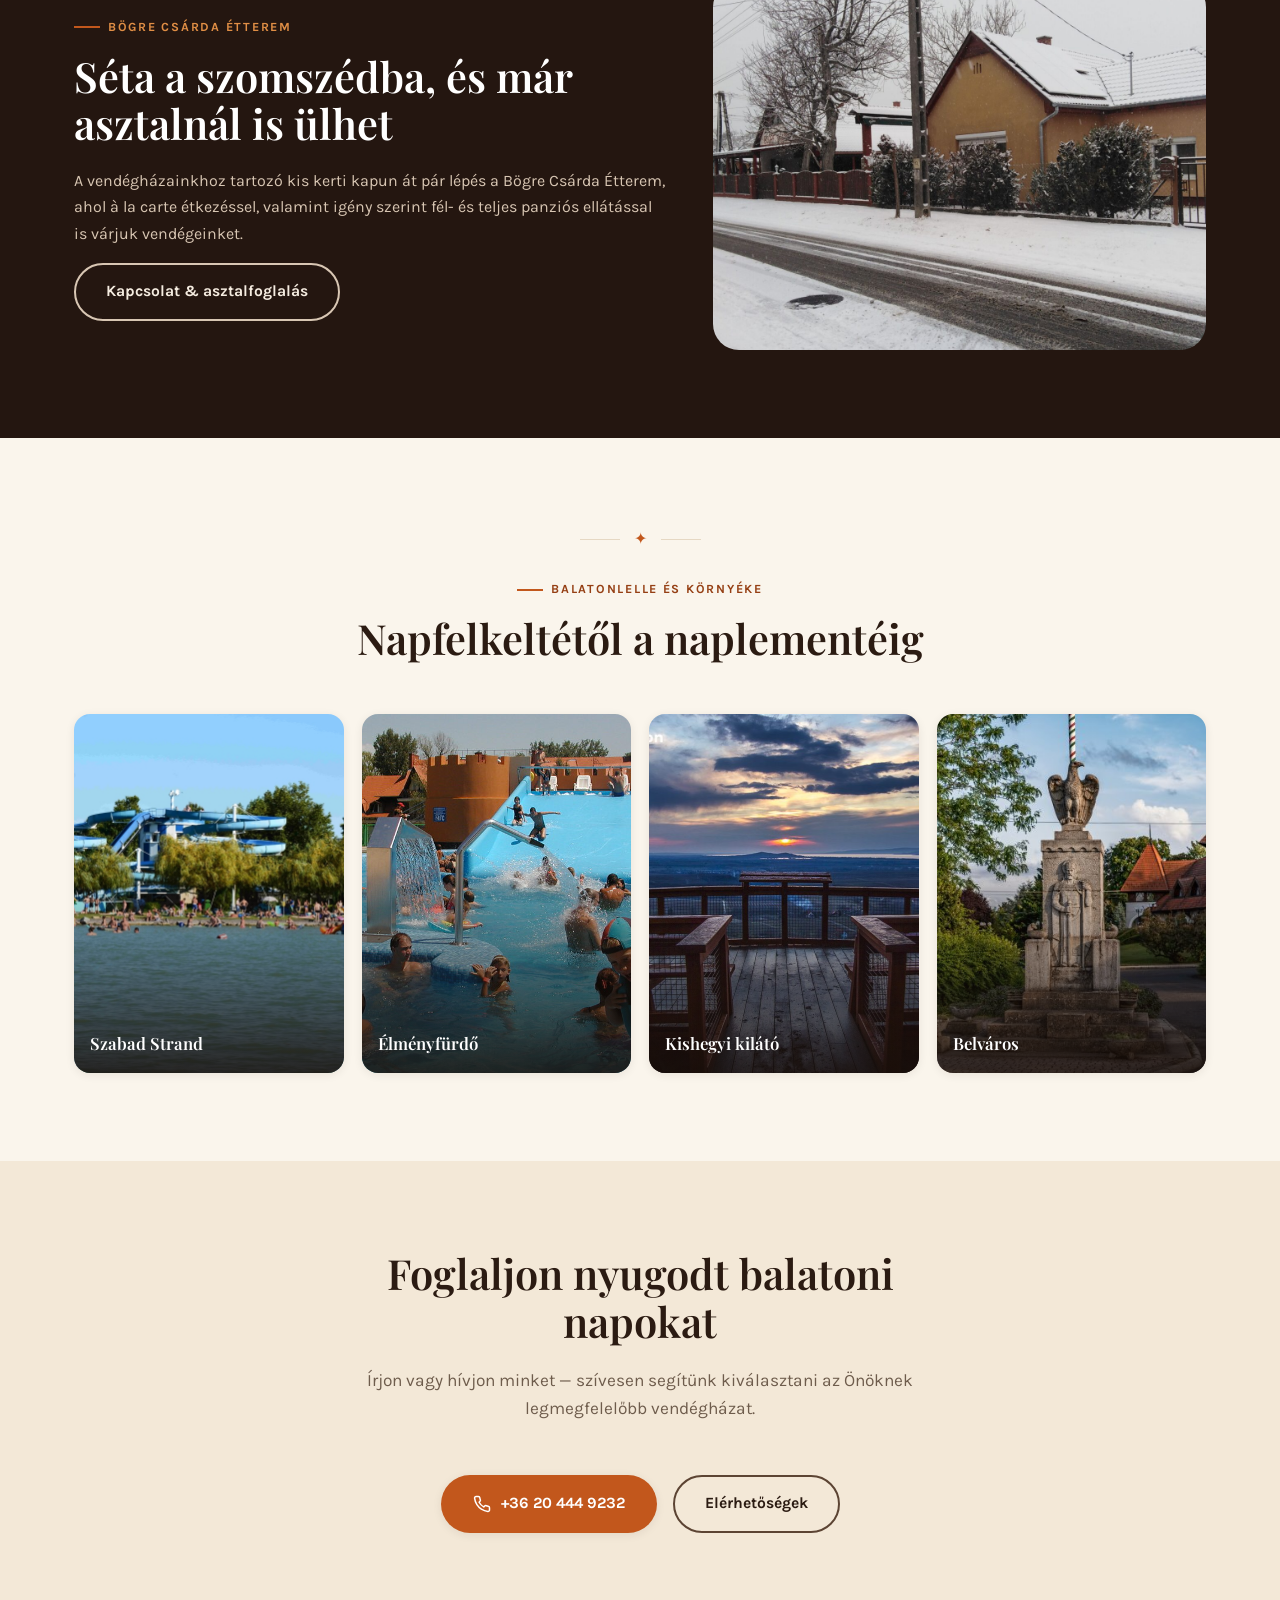
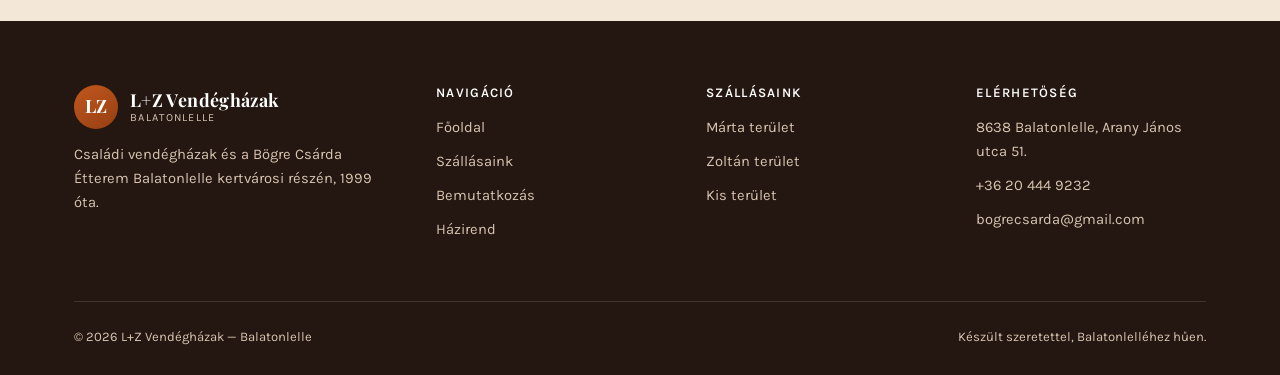
==== commit 86bd9e56: "Fix gallery repetition, mismatched restaurant photo, and map on lz-vendeghaz - Trim each property ga" ====
--- a/lz-vendeghaz/index.html
+++ b/lz-vendeghaz/index.html
@@ -171,7 +171,7 @@
         <a href="kapcsolat.html" class="btn btn-outline">Kapcsolat &amp; asztalfoglalás</a>
       </div>
       <div class="card-media reveal" style="border-radius:var(--radius-lg);">
-        <img src="images/surroundings/restaurant-fb.jpg" alt="Bögre Csárda Étterem" loading="lazy">
+        <img src="images/surroundings/prop-2025-2.jpg" alt="Bögre Csárda Étterem" loading="lazy">
       </div>
     </div>
   </div>
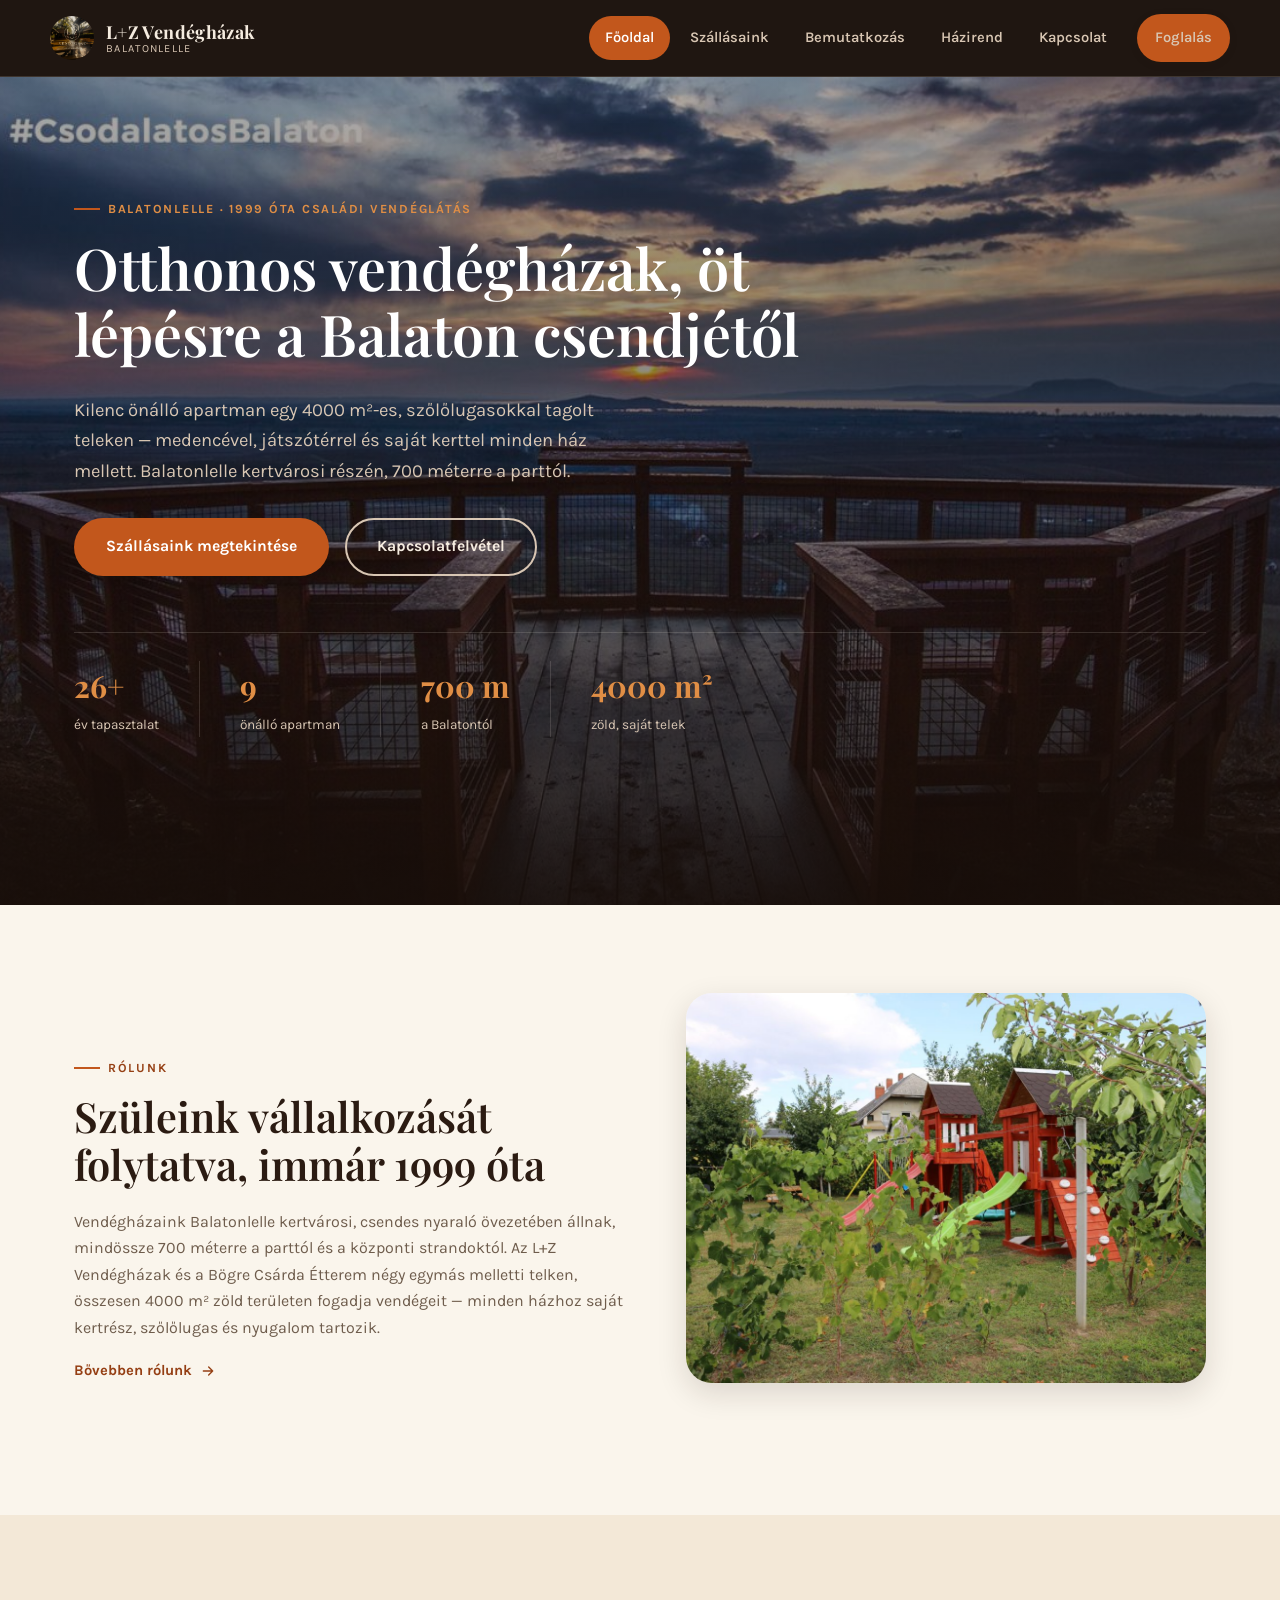
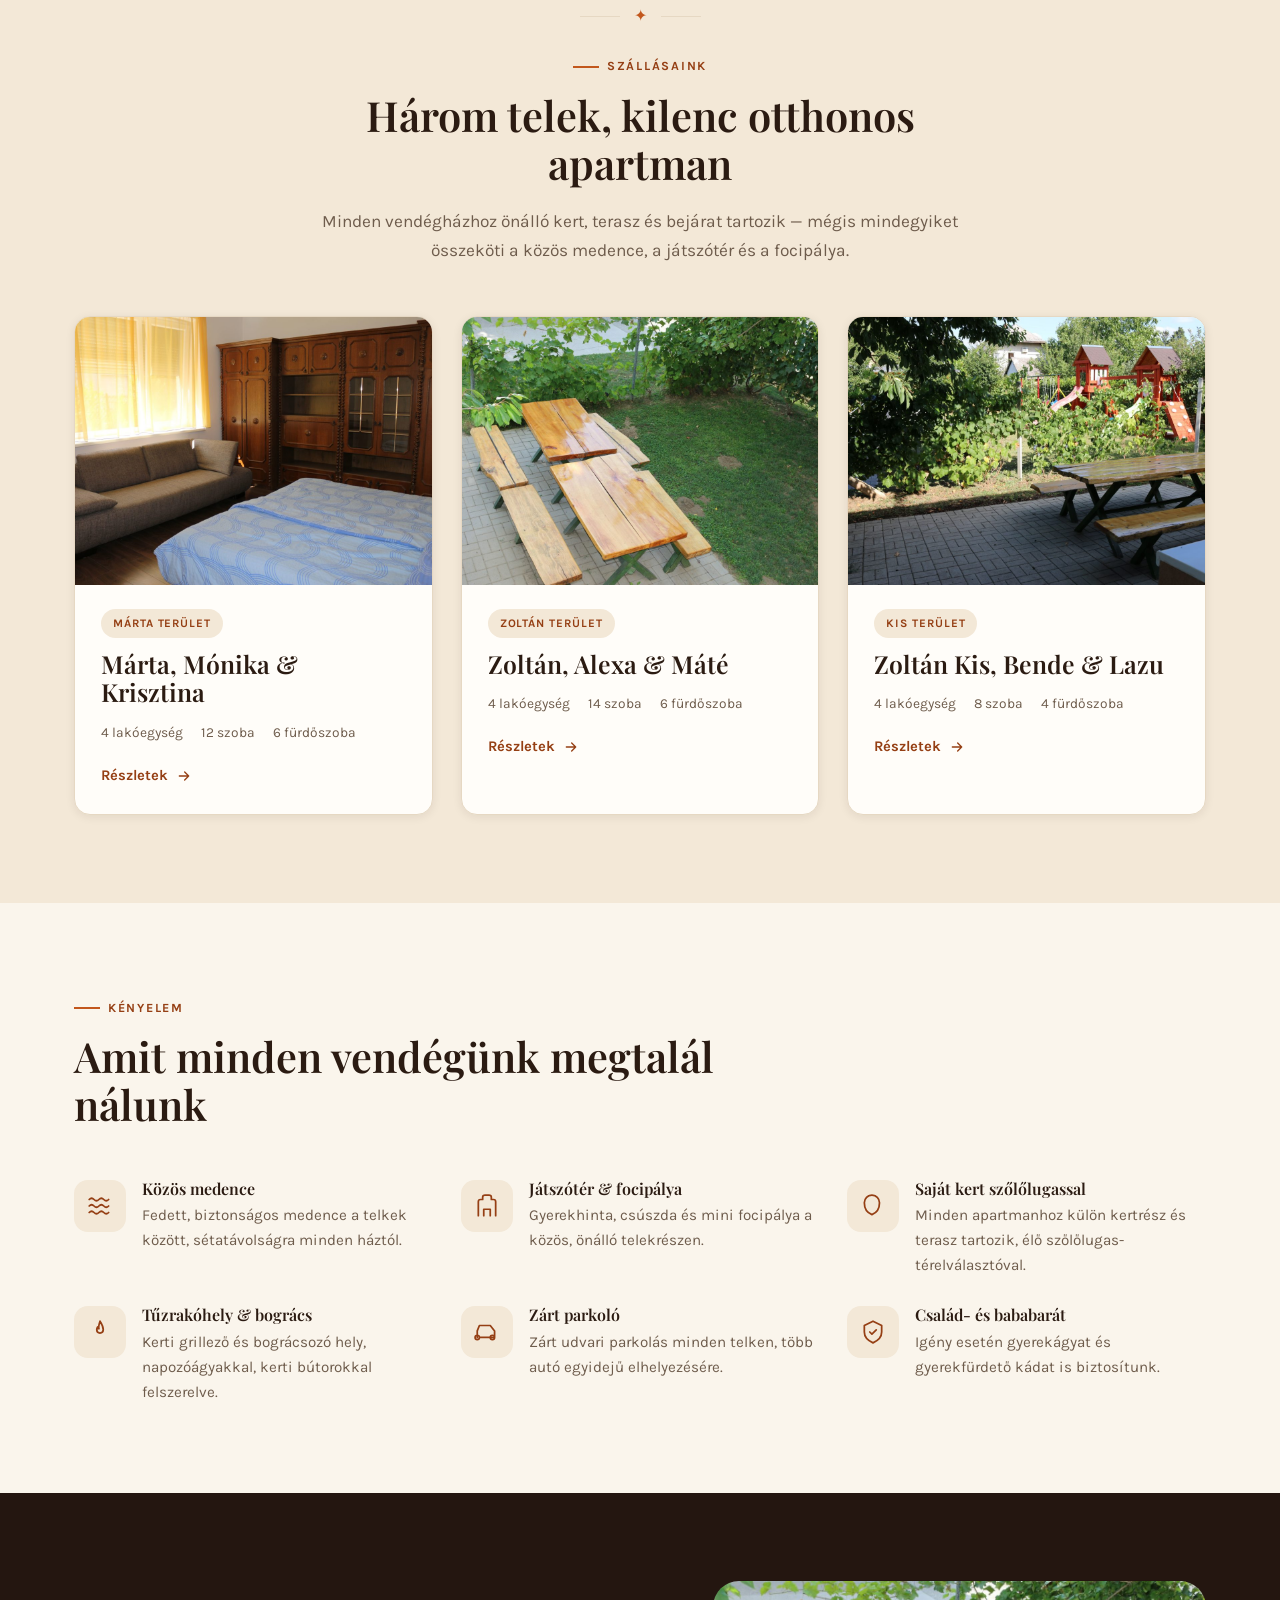
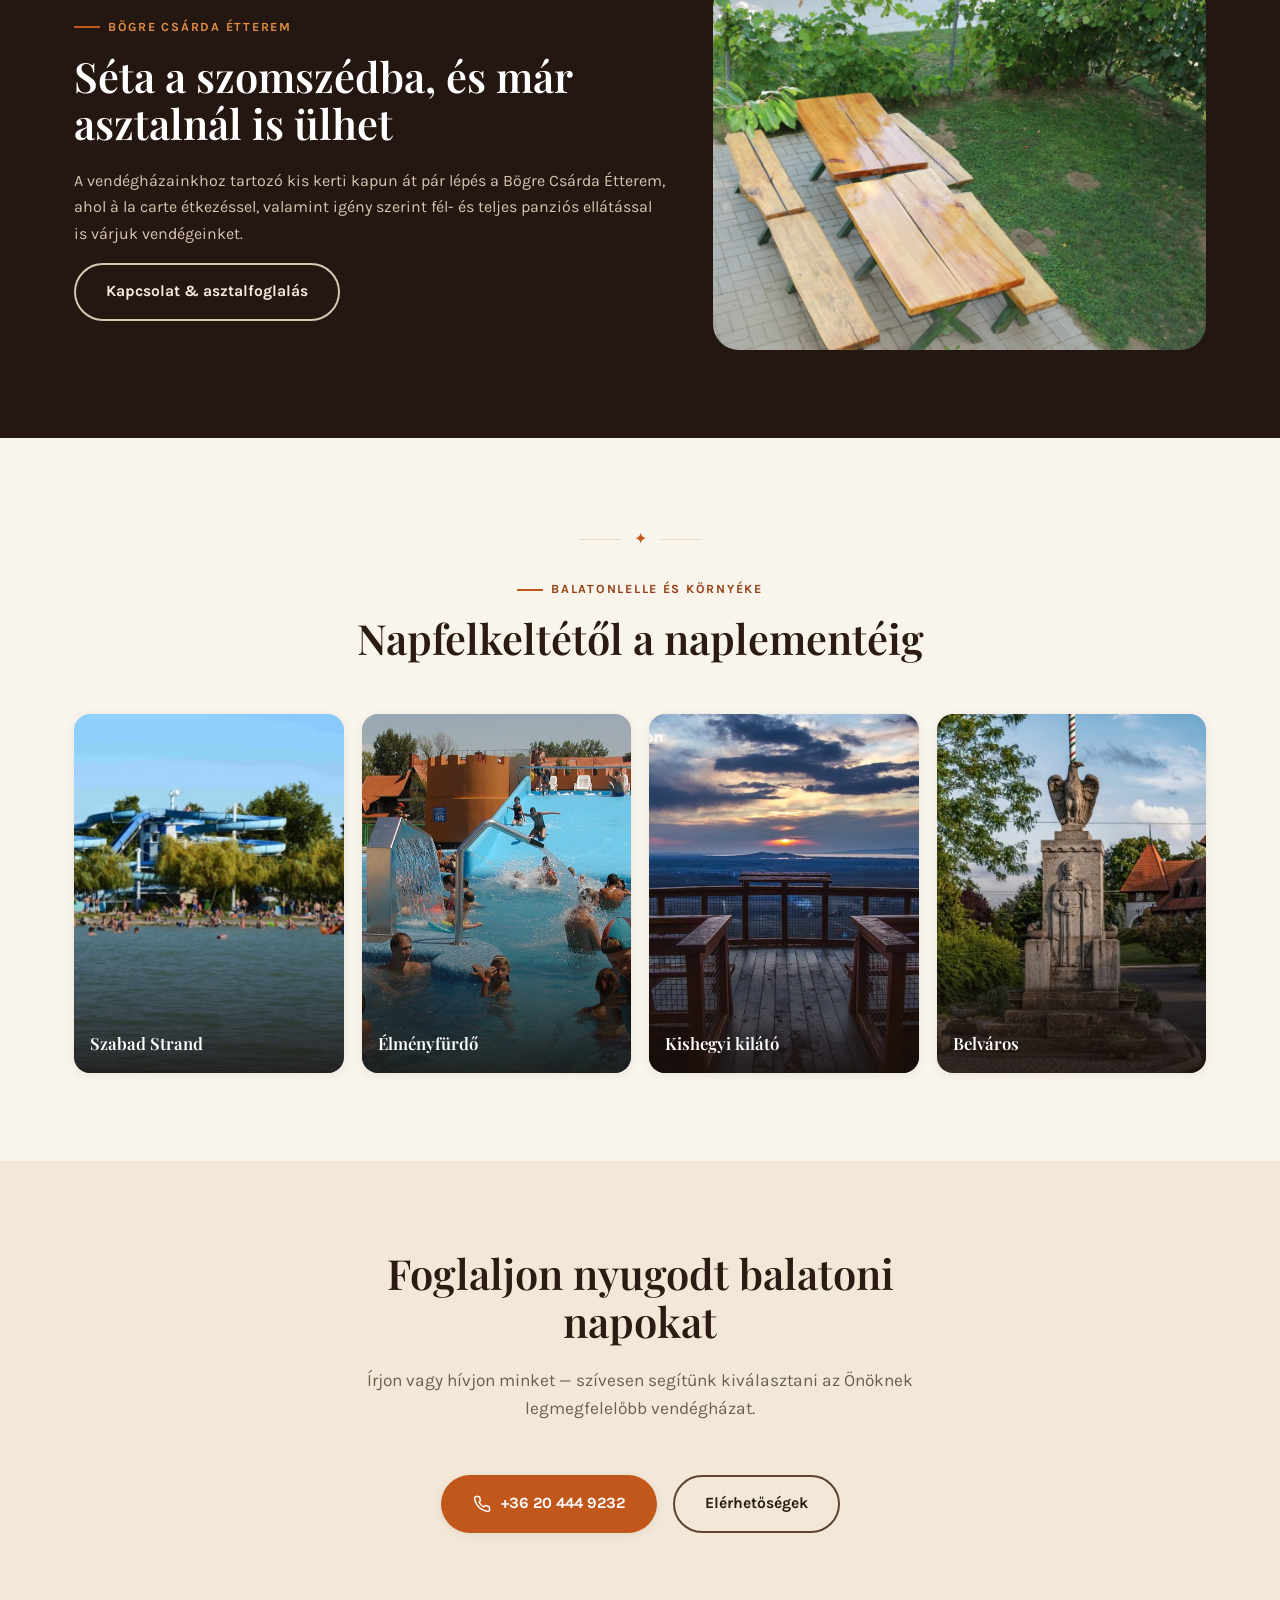
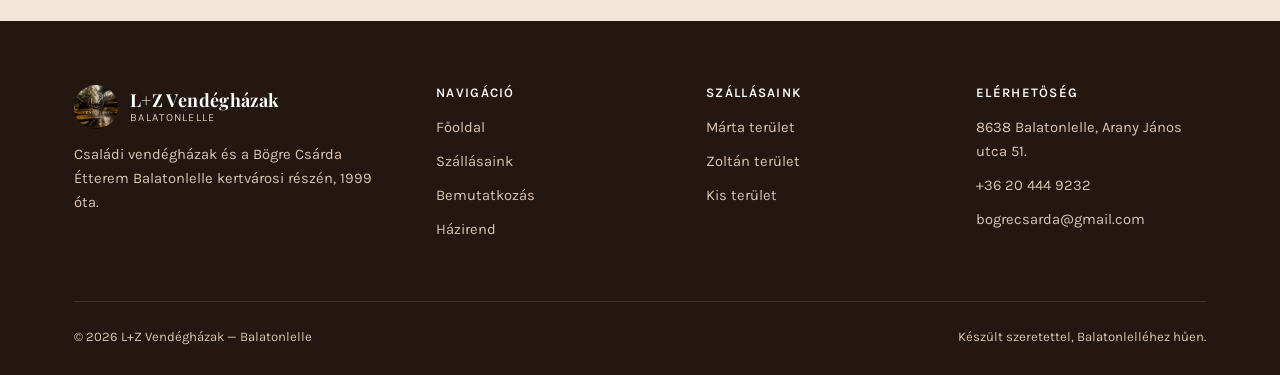
==== commit fb147ced: "Use real logo in footer, remove winter photo, fix garden photo - Footer brand mark now uses the actu" ====
--- a/lz-vendeghaz/index.html
+++ b/lz-vendeghaz/index.html
@@ -171,7 +171,7 @@
         <a href="kapcsolat.html" class="btn btn-outline">Kapcsolat &amp; asztalfoglalás</a>
       </div>
       <div class="card-media reveal" style="border-radius:var(--radius-lg);">
-        <img src="images/surroundings/prop-2025-2.jpg" alt="Bögre Csárda Étterem" loading="lazy">
+        <img src="images/zoltan-01.jpg" alt="Bögre Csárda Étterem" loading="lazy">
       </div>
     </div>
   </div>
@@ -214,7 +214,7 @@
     <div class="footer-grid">
       <div class="footer-brand">
         <a href="index.html" class="brand" style="margin-bottom:14px;">
-          <span class="brand-mark">LZ</span>
+          <img src="images/logo.png" alt="L+Z Vendégház logó" class="brand-mark" style="object-fit:cover;">
           <span class="brand-text"><strong style="color:#fff;">L+Z Vendégházak</strong><span>Balatonlelle</span></span>
         </a>
         <p>Családi vendégházak és a Bögre Csárda Étterem Balatonlelle kertvárosi részén, 1999 óta.</p>
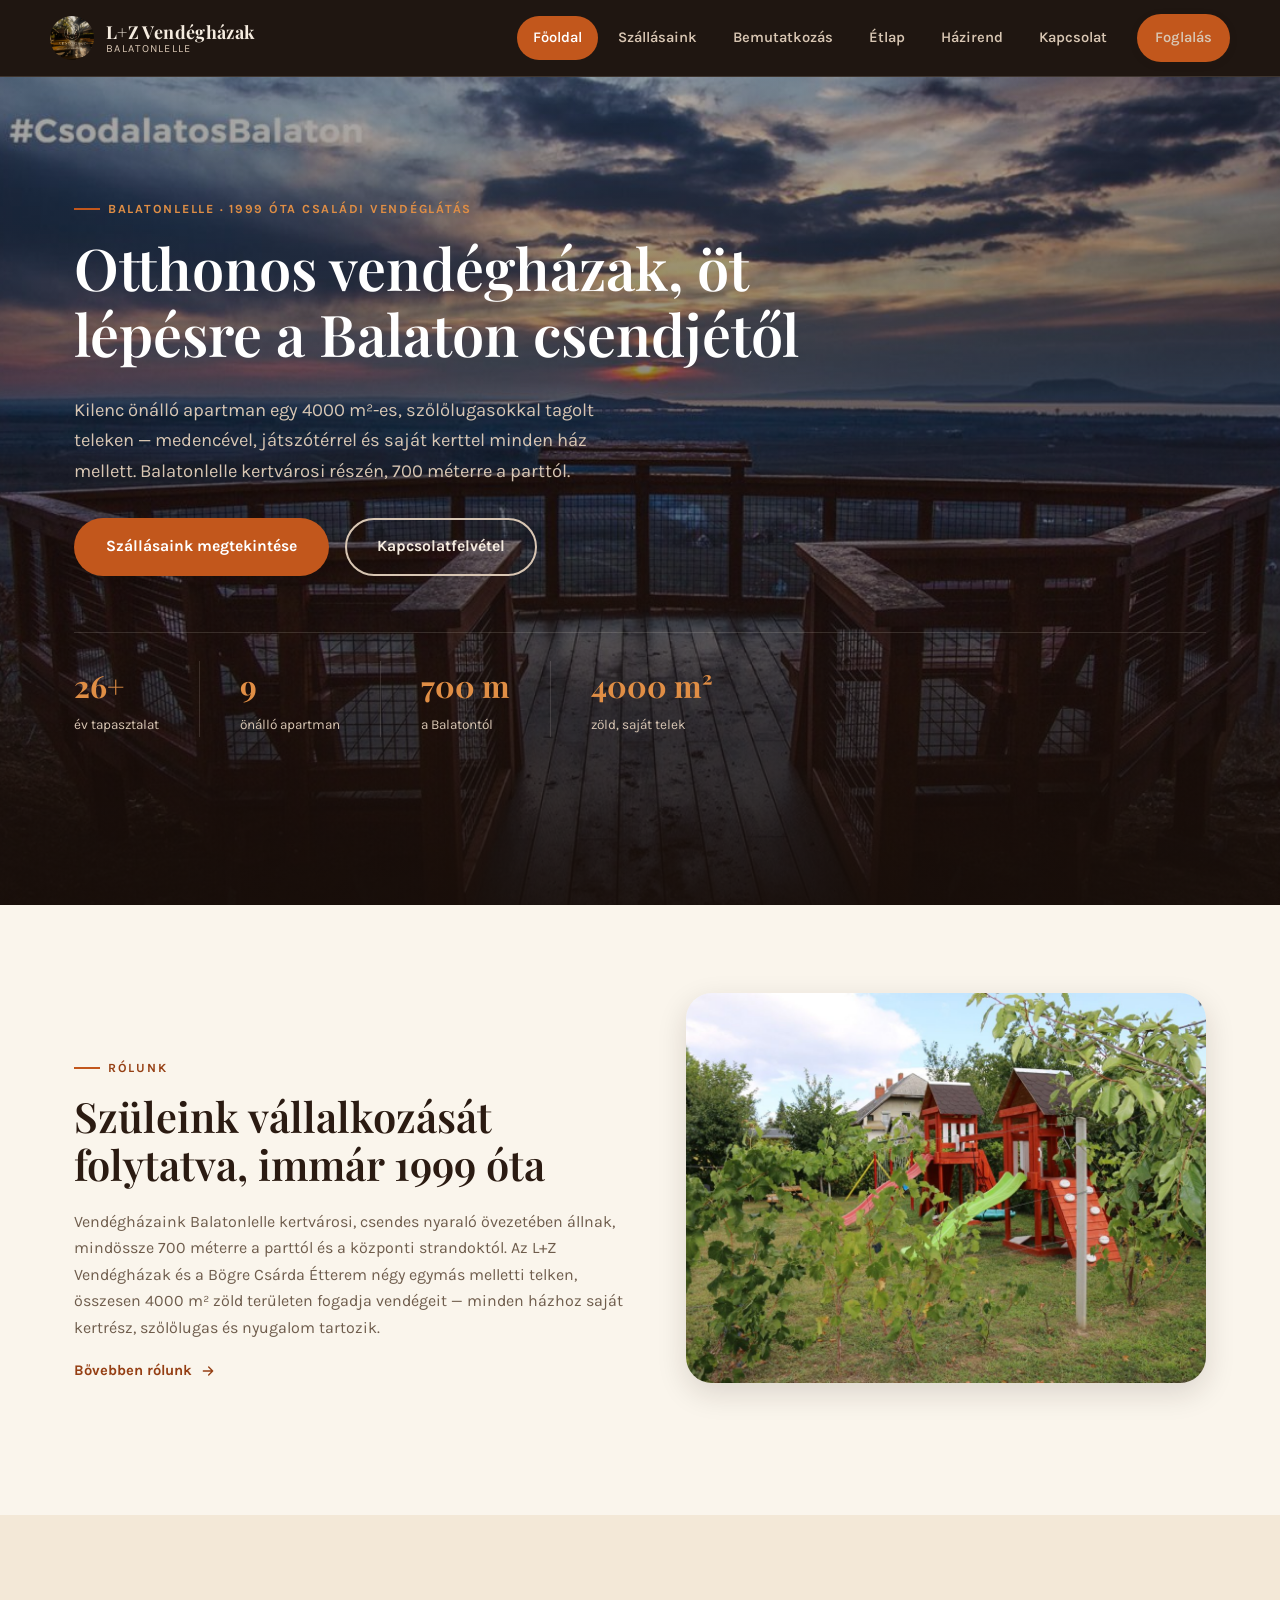
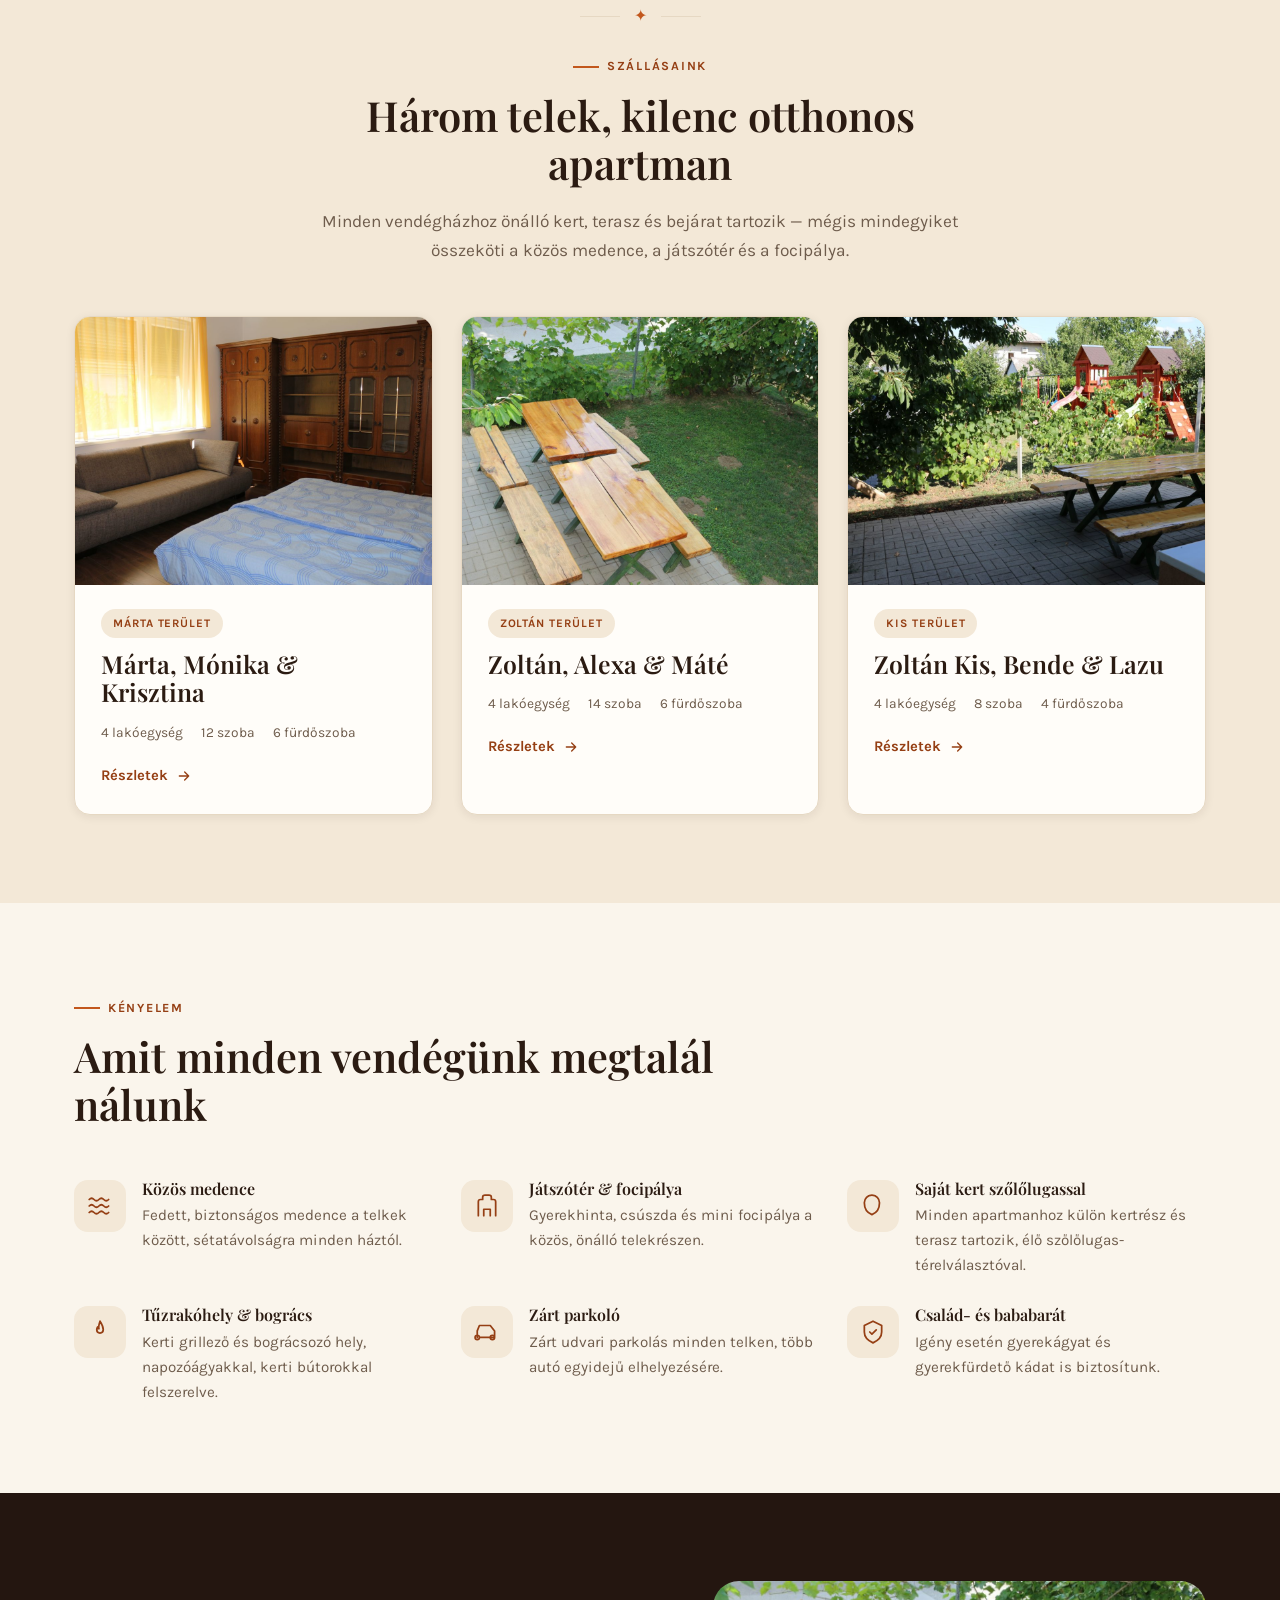
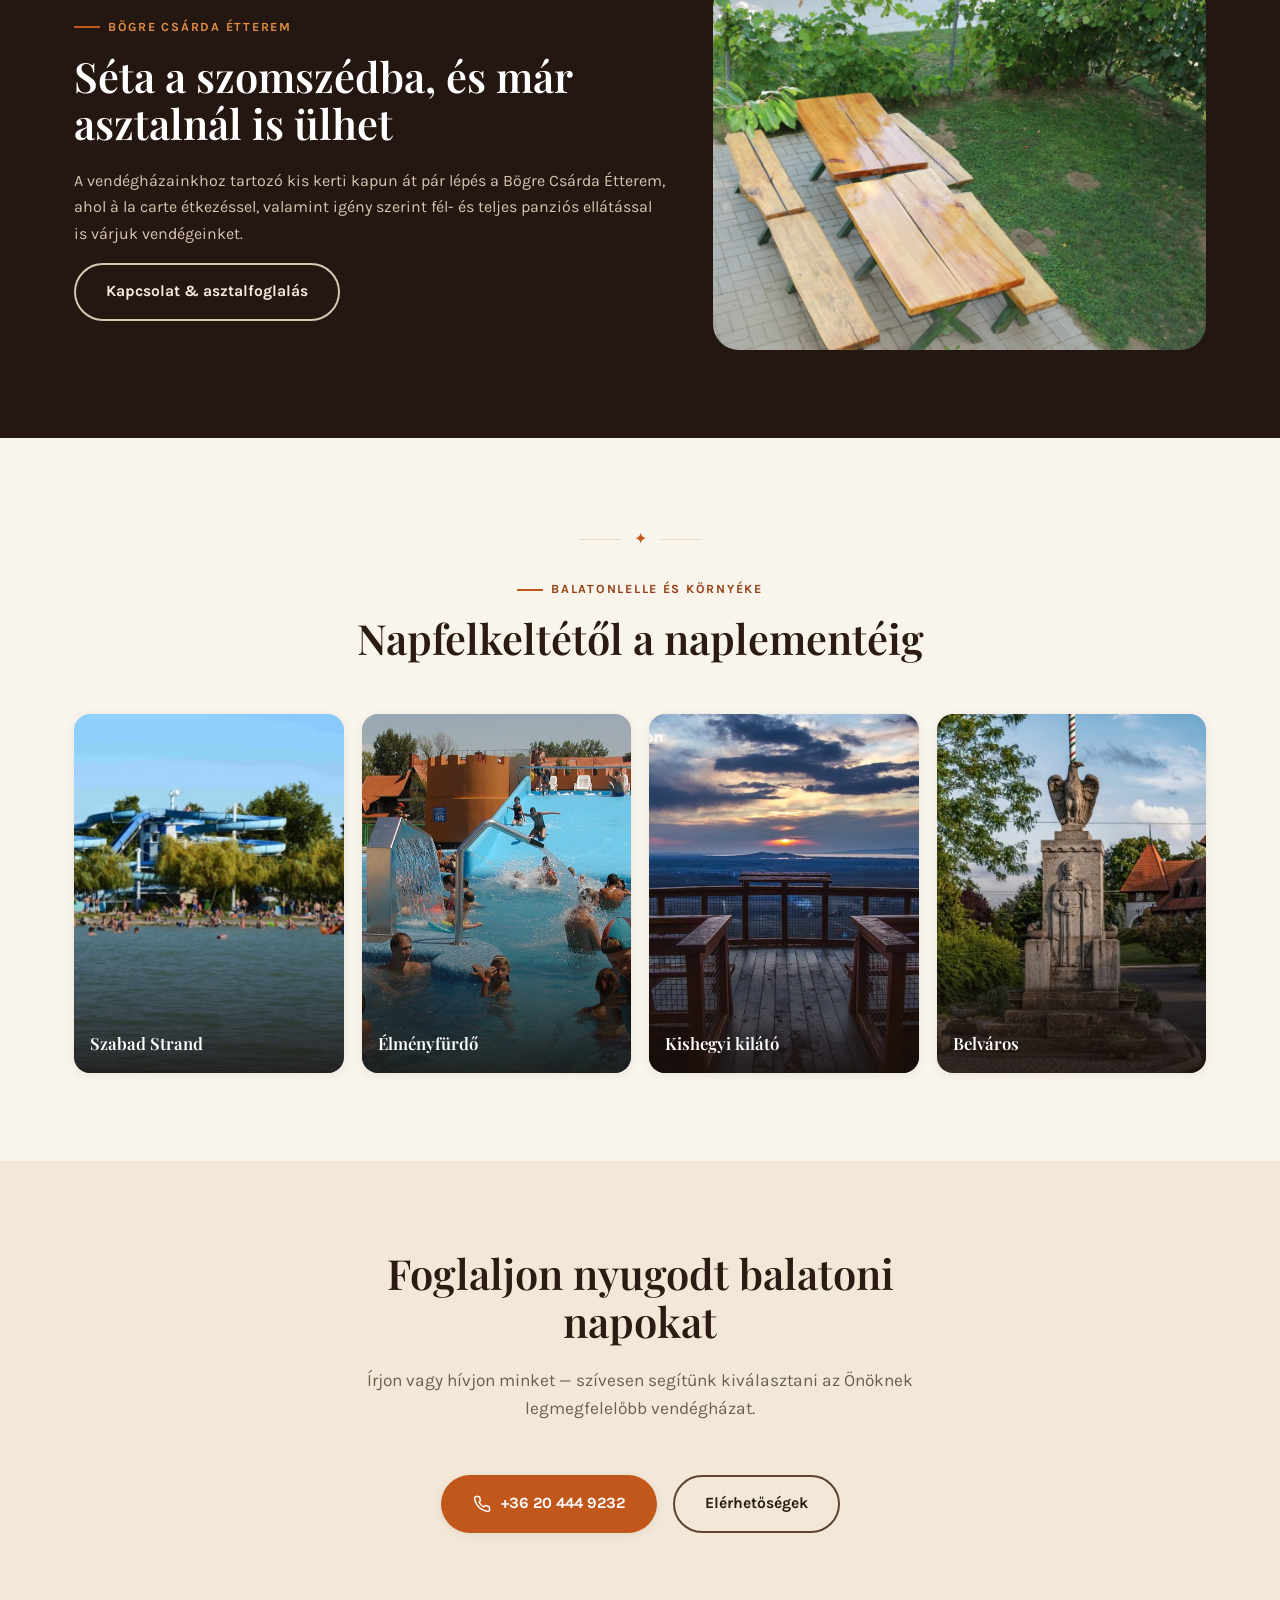
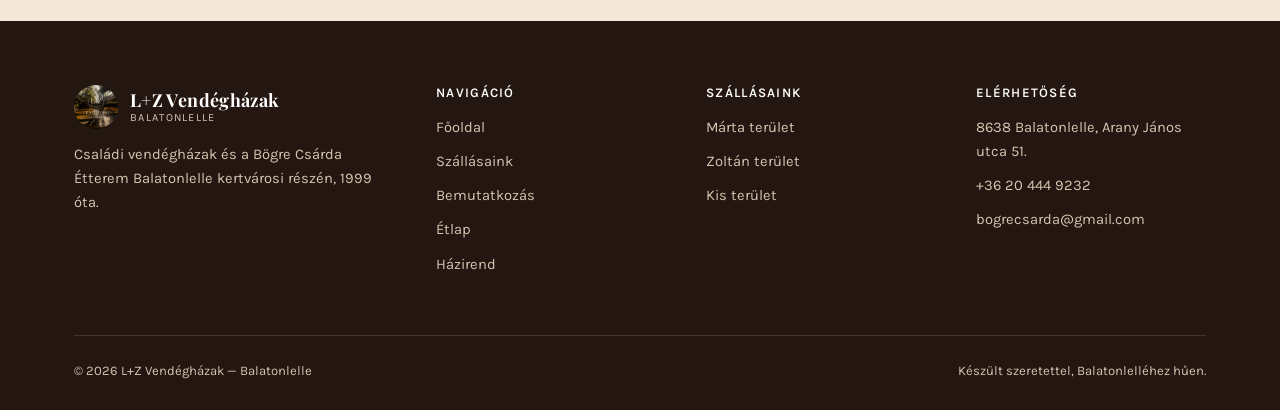
==== commit d82160ec: "Add étlap.html (restaurant menu page) for Bögre Csárda Pulls in the food/drink menu from lz-vendegha" ====
--- a/lz-vendeghaz/index.html
+++ b/lz-vendeghaz/index.html
@@ -20,6 +20,7 @@
       <a href="index.html">Főoldal</a>
       <a href="szallasok.html">Szállásaink</a>
       <a href="bemutatkozas.html">Bemutatkozás</a>
+      <a href="etlap.html">Étlap</a>
       <a href="hazirend.html">Házirend</a>
       <a href="kapcsolat.html">Kapcsolat</a>
       <a href="kapcsolat.html" class="btn btn-primary btn-sm nav-cta">Foglalás</a>
@@ -225,6 +226,7 @@
           <li><a href="index.html">Főoldal</a></li>
           <li><a href="szallasok.html">Szállásaink</a></li>
           <li><a href="bemutatkozas.html">Bemutatkozás</a></li>
+          <li><a href="etlap.html">Étlap</a></li>
           <li><a href="hazirend.html">Házirend</a></li>
         </ul>
       </div>
--- a/lz-vendeghaz/css/style.css
+++ b/lz-vendeghaz/css/style.css
@@ -393,6 +393,50 @@
 .ornament::before,.ornament::after{content:'';width:40px;height:1px;background:var(--border);}
 .section-head.center .ornament::before,.section-head.center .ornament::after{background:var(--border);}
 
+/* ==========================================================================
+   Menu / Étlap
+   ========================================================================== */
+.menu-hero{
+  position:relative;color:var(--text-light);padding:130px 0 70px;overflow:hidden;text-align:center;
+}
+.menu-hero .hero-bg::after{background:linear-gradient(180deg,rgba(24,14,9,0.55) 0%,rgba(24,14,9,0.88) 100%);}
+.menu-hero > .container{position:relative;z-index:2;}
+.menu-logo{
+  width:120px;height:120px;border-radius:50%;object-fit:cover;margin:0 auto 22px;
+  box-shadow:0 0 0 6px rgba(245,236,224,0.12),var(--shadow-lg);
+}
+.menu-hero .eyebrow{justify-content:center;}
+.menu-hero h1{color:#fff;}
+.menu-hero p{max-width:520px;margin:0 auto;color:var(--text-light-muted);}
+
+.menu-tabs{display:flex;justify-content:center;gap:10px;margin:-28px 0 60px;flex-wrap:wrap;position:relative;z-index:3;}
+.menu-tabs a{
+  padding:10px 22px;border-radius:999px;font-weight:700;font-size:.9rem;background:var(--paper);
+  border:1px solid var(--border);color:var(--text-dark);box-shadow:var(--shadow-sm);transition:background .2s,color .2s;
+}
+.menu-tabs a:hover{background:var(--orange);color:#fff;border-color:var(--orange);}
+
+.menu-group{margin-bottom:56px;}
+.menu-group-head{display:flex;align-items:baseline;gap:14px;margin-bottom:22px;}
+.menu-group-head h3{margin:0;white-space:nowrap;}
+.menu-group-head .rule{flex:1;height:1px;background:var(--border);}
+.menu-group-head .unit{font-size:.78rem;color:var(--text-muted);font-weight:700;text-transform:uppercase;letter-spacing:.05em;}
+
+.menu-row{display:flex;justify-content:space-between;align-items:baseline;gap:18px;padding:12px 0;border-bottom:1px dashed var(--border);}
+.menu-row .name{font-weight:600;color:var(--text-dark);}
+.menu-row .name small{display:block;font-weight:400;font-size:.76rem;color:var(--text-muted);margin-top:2px;}
+.menu-row .price{
+  white-space:nowrap;font-family:var(--font-display);color:var(--orange-deep);font-weight:700;font-size:1.02rem;
+  text-align:right;
+}
+.menu-row .price small{display:block;font-family:var(--font-body);font-weight:600;font-size:.68rem;color:var(--text-muted);}
+.menu-note{
+  background:var(--cream-2);border-radius:var(--radius-sm);padding:20px 22px;font-size:.86rem;color:var(--text-muted);
+  margin-top:8px;
+}
+.menu-note li{position:relative;padding-left:18px;margin-bottom:8px;}
+.menu-note li::before{content:'—';position:absolute;left:0;color:var(--orange);}
+
 /* Utility */
 .text-center{text-align:center;}
 .mt-0{margin-top:0;}
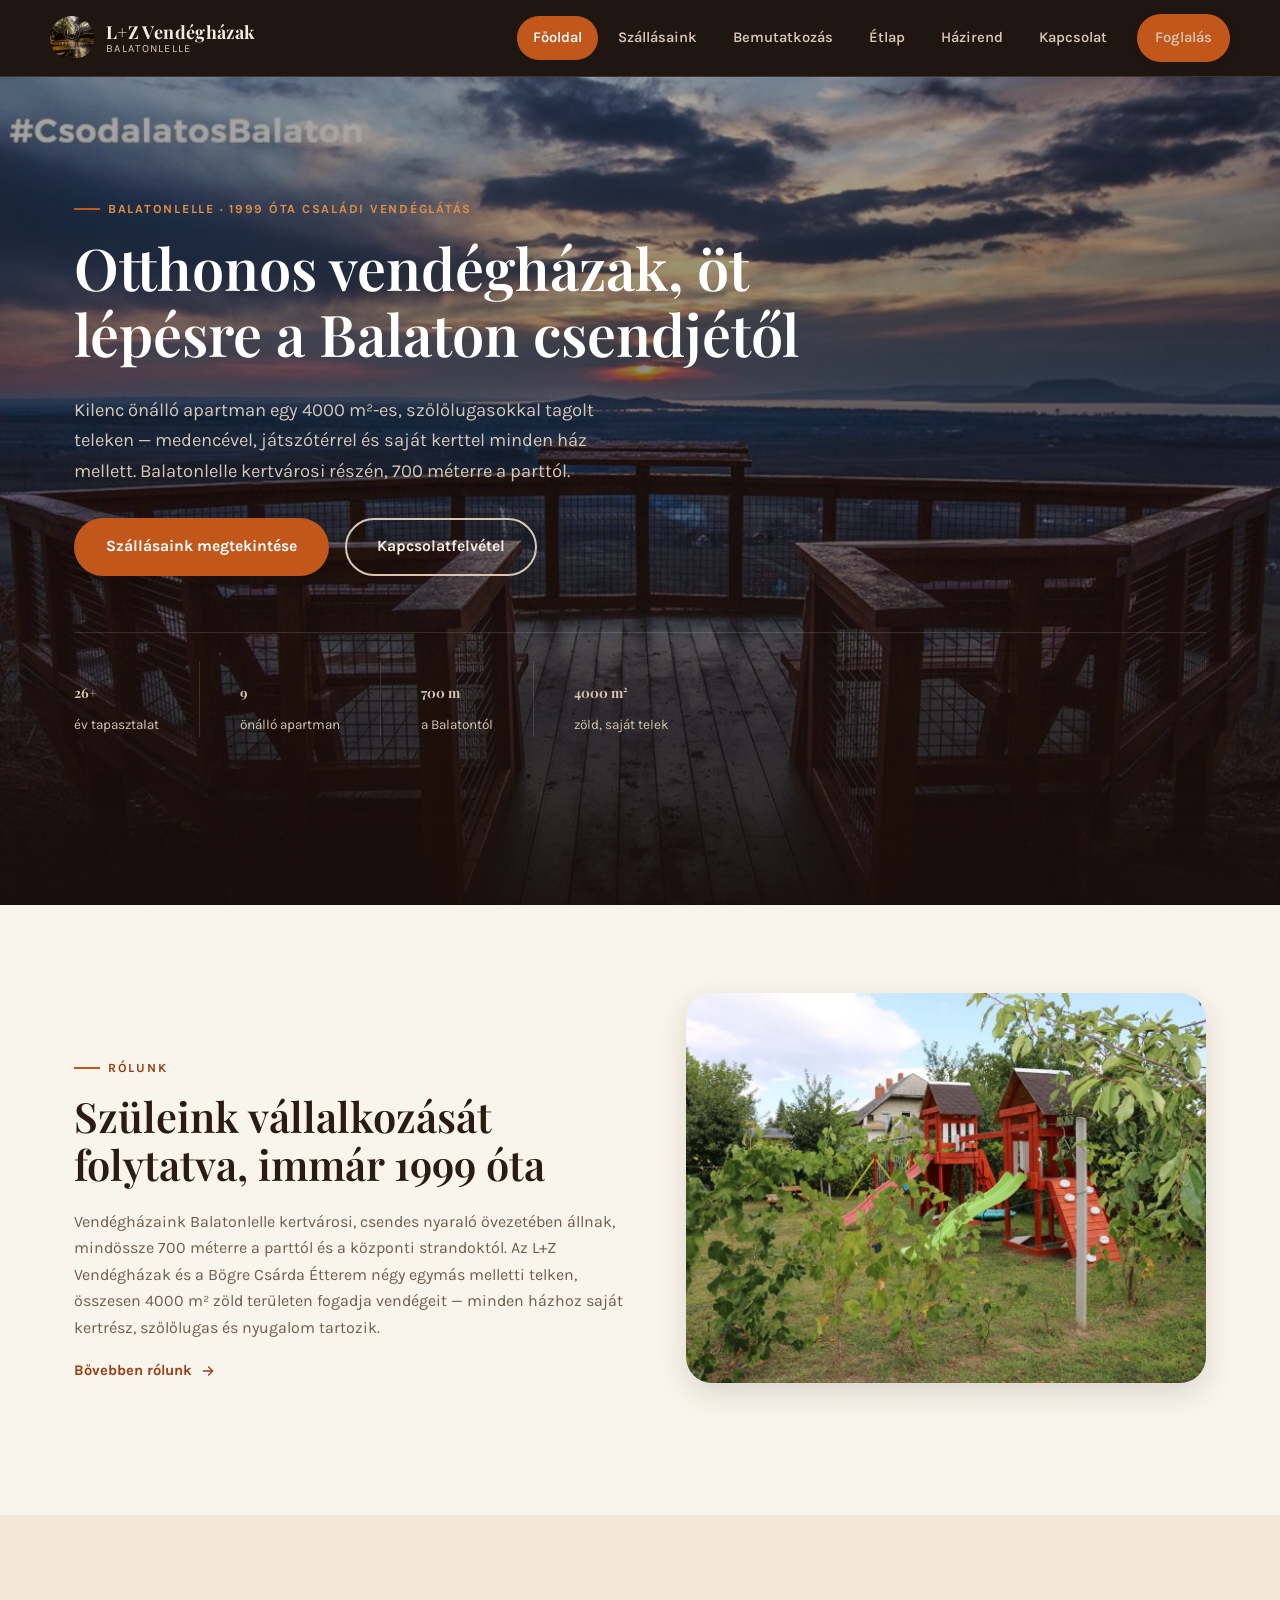
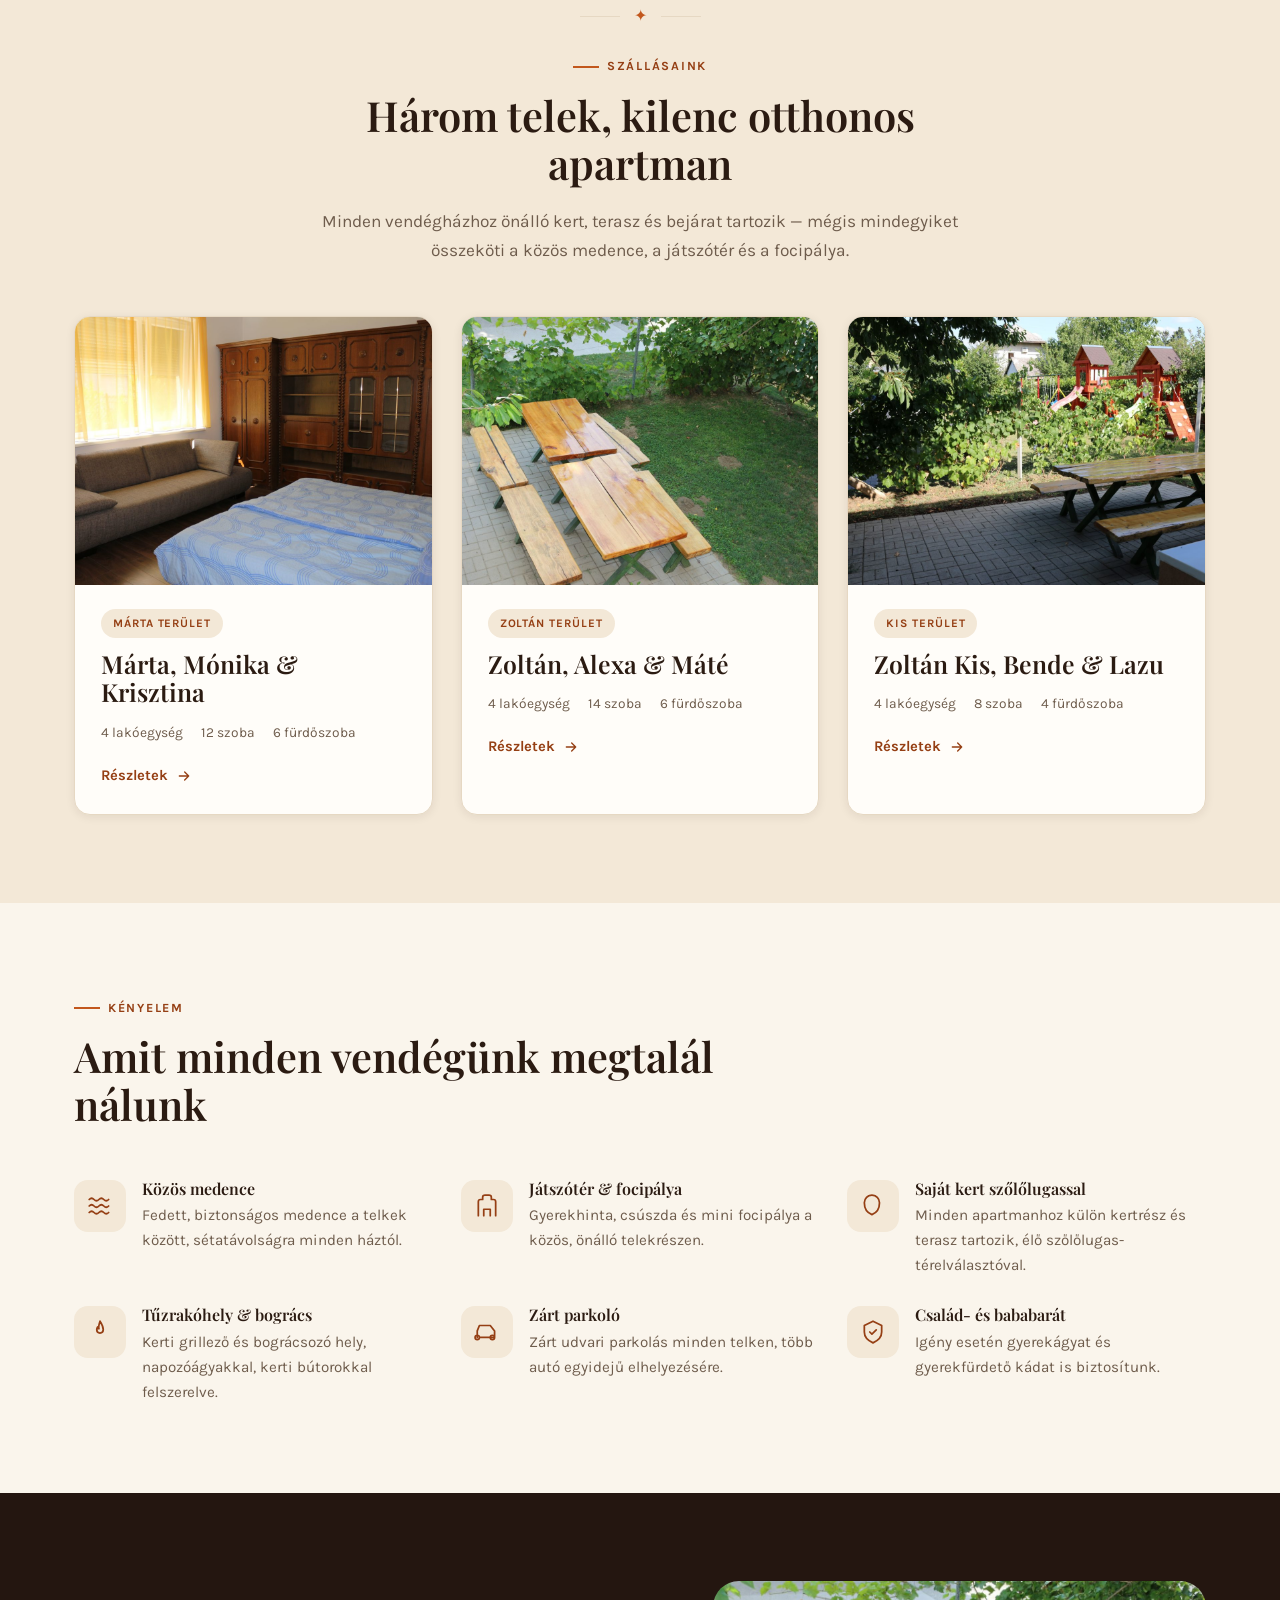
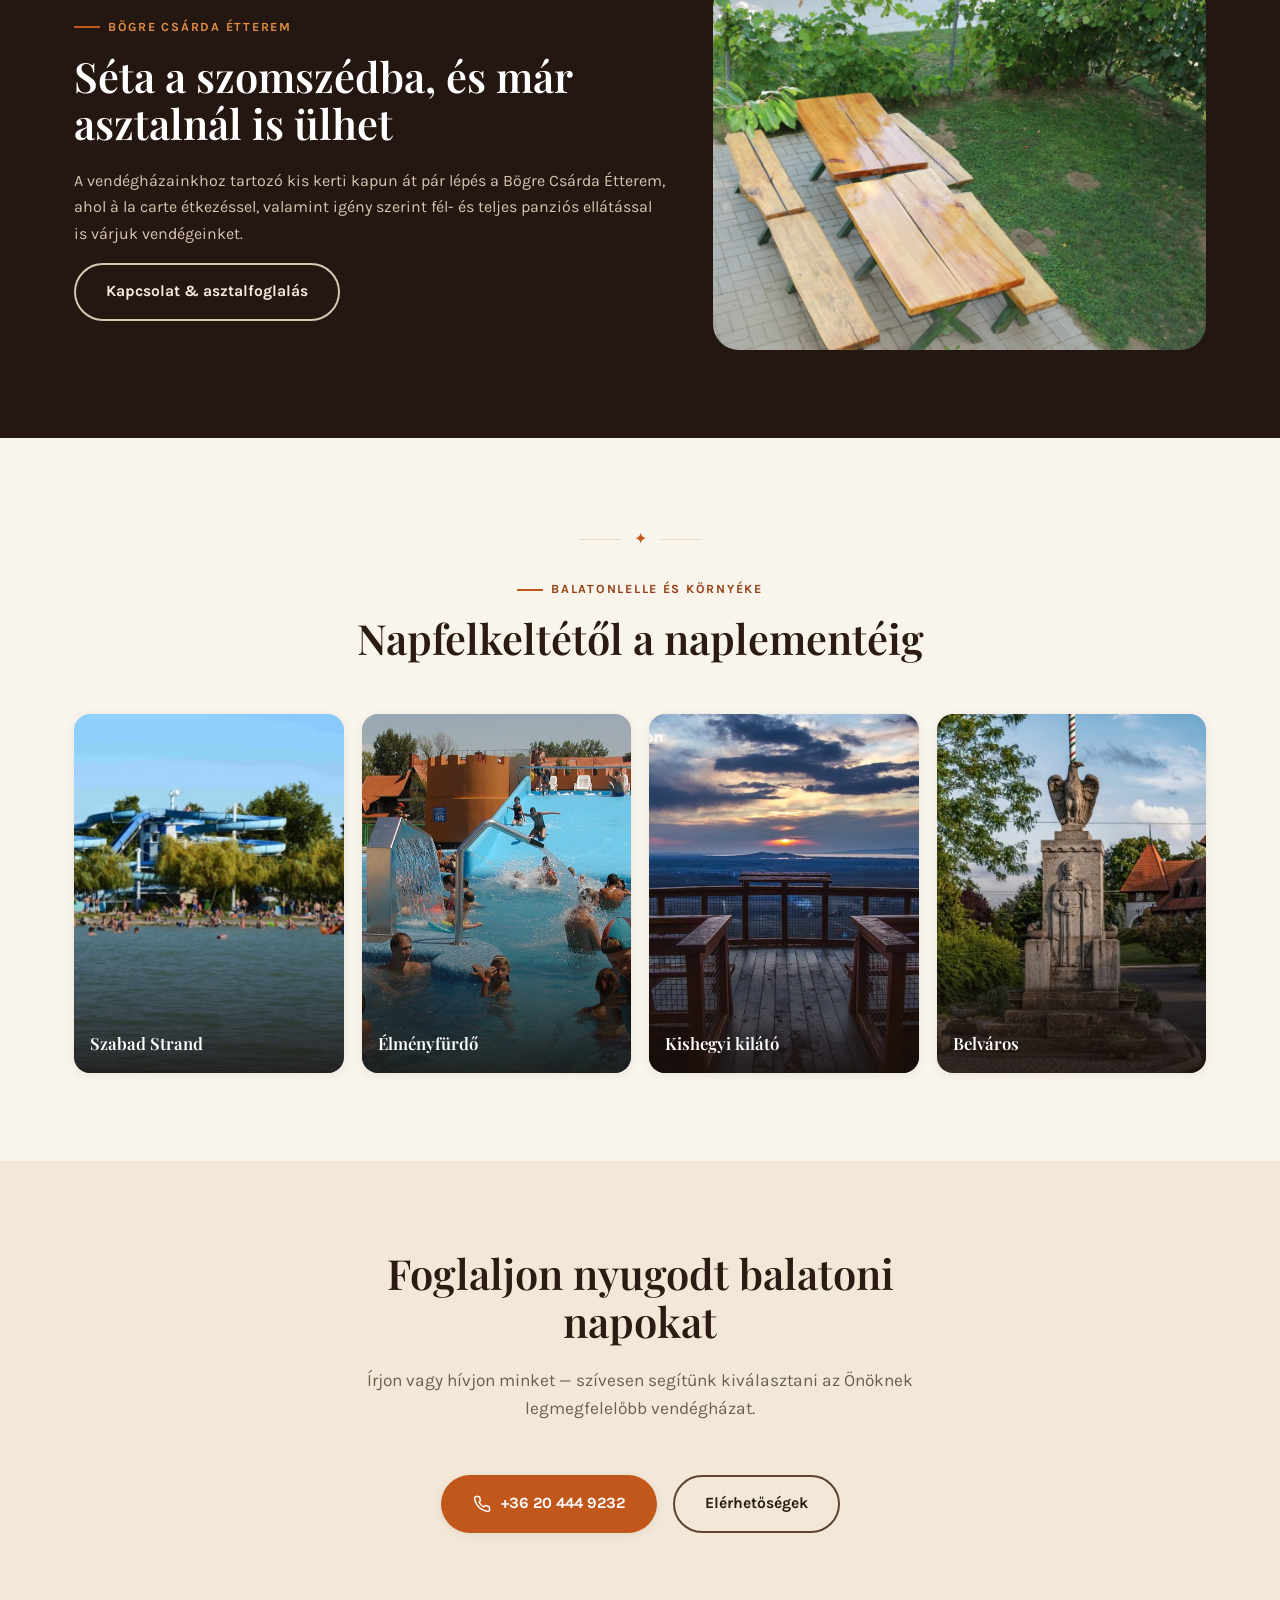
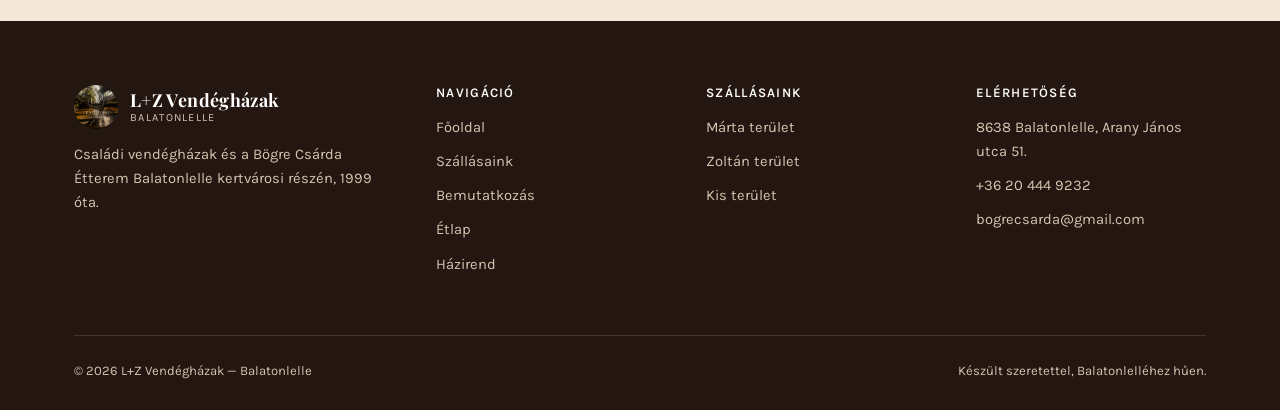
==== commit aeacfa2e: "Add hero entrance animation and count-up numbers on homepage - Hero eyebrow/heading/subtext/buttons/" ====
--- a/lz-vendeghaz/index.html
+++ b/lz-vendeghaz/index.html
@@ -34,18 +34,18 @@
 <section class="hero">
   <div class="hero-bg" style="background-image:url('images/surroundings/kishegy-kilato.jpg')"></div>
   <div class="container hero-inner">
-    <p class="eyebrow on-dark">Balatonlelle · 1999 óta családi vendéglátás</p>
-    <h1 class="reveal in">Otthonos vendégházak, öt lépésre a Balaton csendjétől</h1>
-    <p class="hero-sub reveal in">Kilenc önálló apartman egy 4000 m²-es, szőlőlugasokkal tagolt teleken — medencével, játszótérrel és saját kerttel minden ház mellett. Balatonlelle kertvárosi részén, 700 méterre a parttól.</p>
-    <div class="hero-actions reveal in">
+    <p class="eyebrow on-dark hero-enter">Balatonlelle · 1999 óta családi vendéglátás</p>
+    <h1 class="hero-enter">Otthonos vendégházak, öt lépésre a Balaton csendjétől</h1>
+    <p class="hero-sub hero-enter">Kilenc önálló apartman egy 4000 m²-es, szőlőlugasokkal tagolt teleken — medencével, játszótérrel és saját kerttel minden ház mellett. Balatonlelle kertvárosi részén, 700 méterre a parttól.</p>
+    <div class="hero-actions hero-enter">
       <a href="szallasok.html" class="btn btn-primary">Szállásaink megtekintése</a>
       <a href="kapcsolat.html" class="btn btn-outline">Kapcsolatfelvétel</a>
     </div>
-    <div class="hero-stats reveal in">
-      <div class="hero-stat"><strong>26+</strong><span>év tapasztalat</span></div>
-      <div class="hero-stat"><strong>9</strong><span>önálló apartman</span></div>
-      <div class="hero-stat"><strong>700 m</strong><span>a Balatontól</span></div>
-      <div class="hero-stat"><strong>4000 m²</strong><span>zöld, saját telek</span></div>
+    <div class="hero-stats hero-enter">
+      <div class="hero-stat"><strong><span data-count="26" data-suffix="+">0</span></strong><span>év tapasztalat</span></div>
+      <div class="hero-stat"><strong><span data-count="9">0</span></strong><span>önálló apartman</span></div>
+      <div class="hero-stat"><strong><span data-count="700" data-suffix=" m">0</span></strong><span>a Balatontól</span></div>
+      <div class="hero-stat"><strong><span data-count="4000" data-suffix=" m²">0</span></strong><span>zöld, saját telek</span></div>
     </div>
   </div>
 </section>
--- a/lz-vendeghaz/css/style.css
+++ b/lz-vendeghaz/css/style.css
@@ -150,6 +150,13 @@
   background:linear-gradient(180deg,rgba(24,14,9,0.35) 0%,rgba(24,14,9,0.55) 55%,rgba(24,14,9,0.94) 100%);
 }
 .hero-inner{position:relative;z-index:2;padding-bottom:80px;width:100%;}
+@keyframes heroEnter{from{opacity:0;transform:translateY(22px);}to{opacity:1;transform:translateY(0);}}
+.hero-enter{opacity:0;animation:heroEnter .8s cubic-bezier(0.16,1,0.3,1) forwards;}
+.hero-inner .eyebrow.hero-enter{animation-delay:.05s;}
+.hero-inner h1.hero-enter{animation-delay:.18s;}
+.hero-inner .hero-sub.hero-enter{animation-delay:.32s;}
+.hero-inner .hero-actions.hero-enter{animation-delay:.46s;}
+.hero-inner .hero-stats.hero-enter{animation-delay:.58s;}
 .hero h1{color:#fff;max-width:820px;}
 .hero-sub{max-width:560px;font-size:1.15rem;color:var(--text-light-muted);margin-bottom:32px;}
 .hero-actions{display:flex;gap:16px;flex-wrap:wrap;}
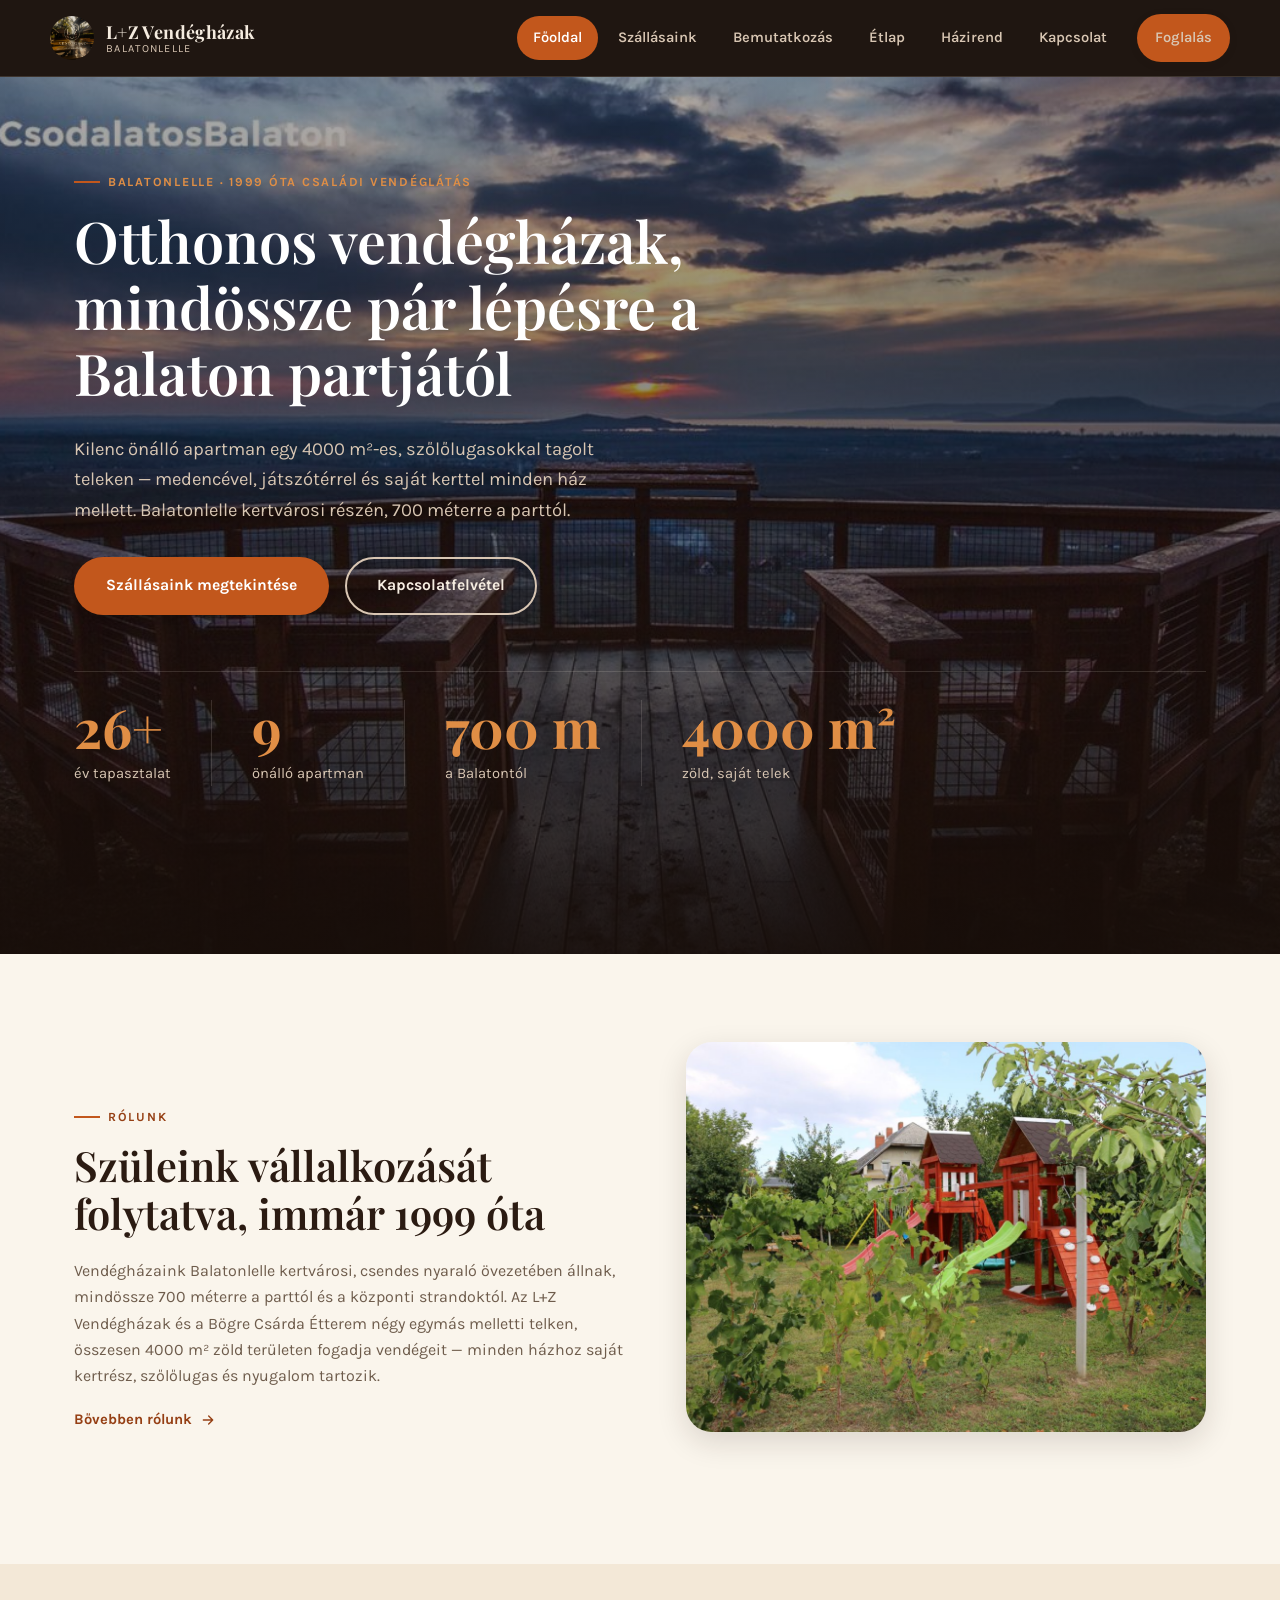
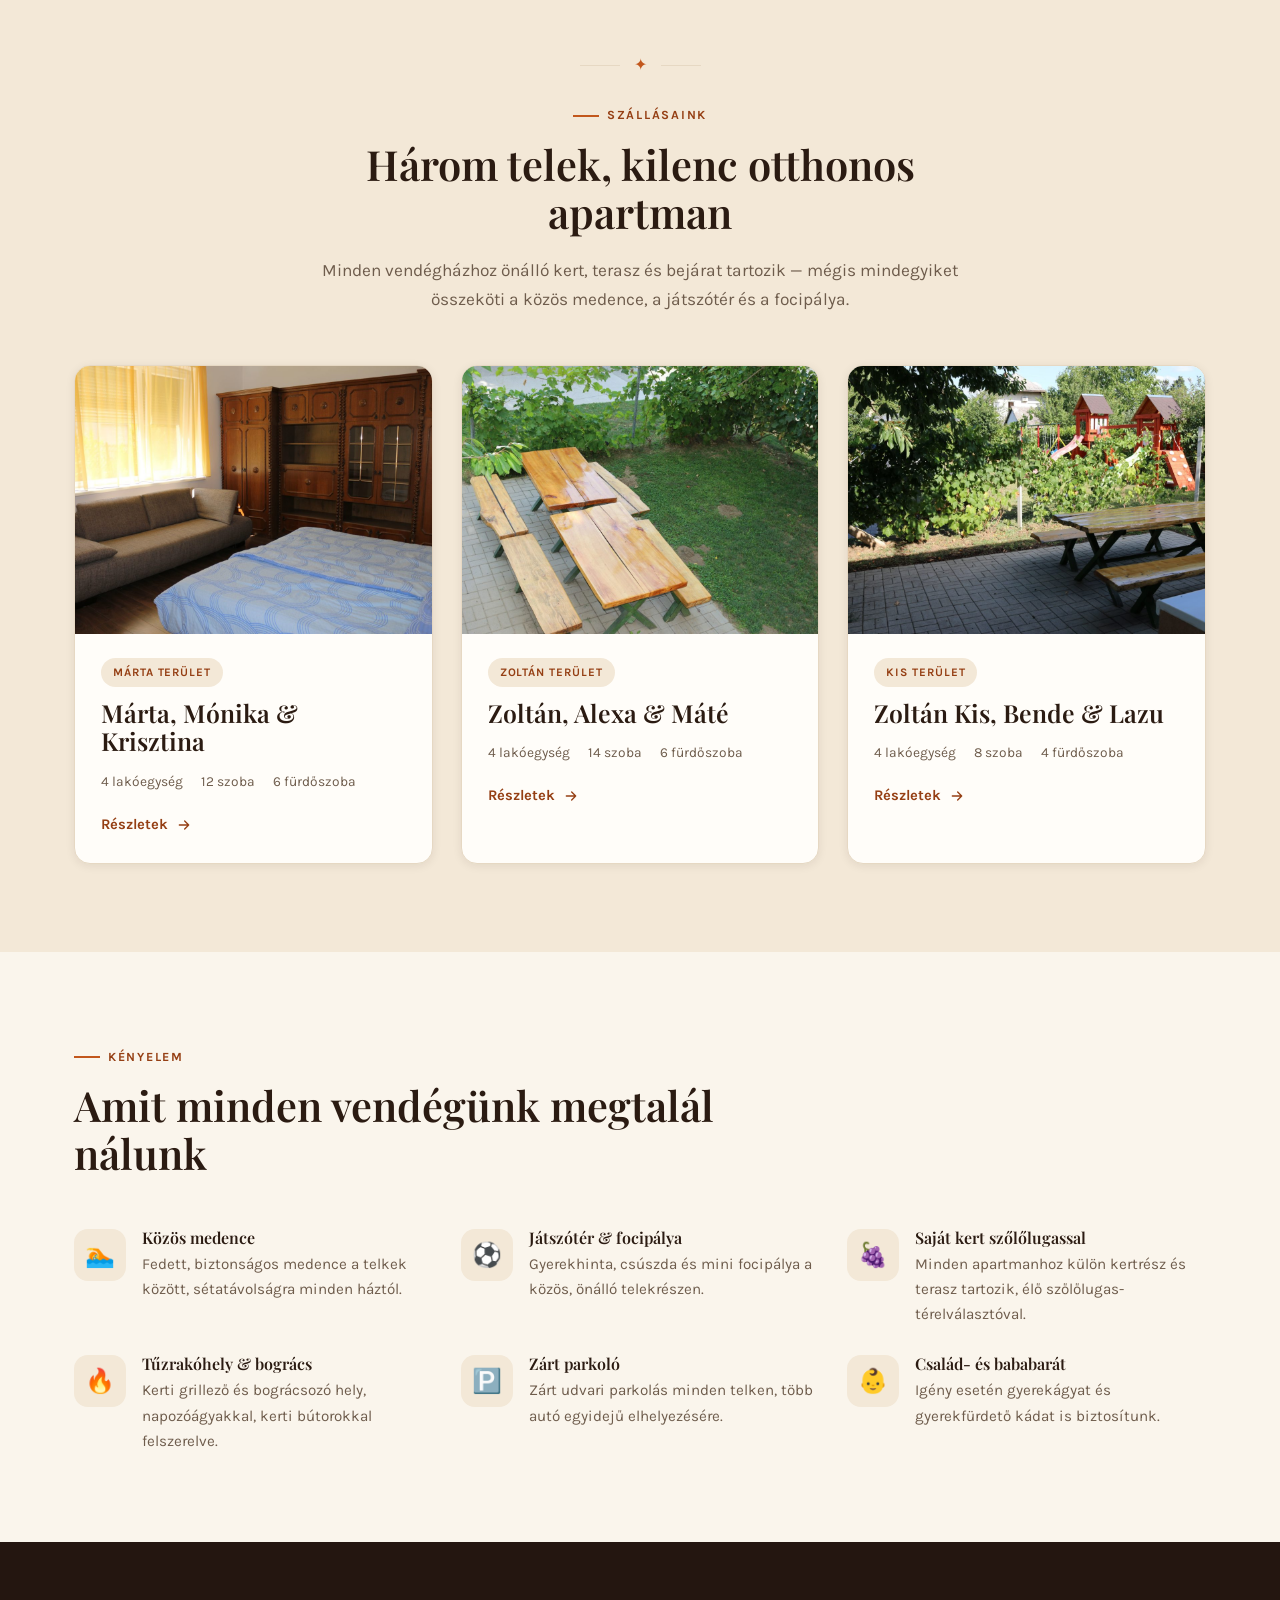
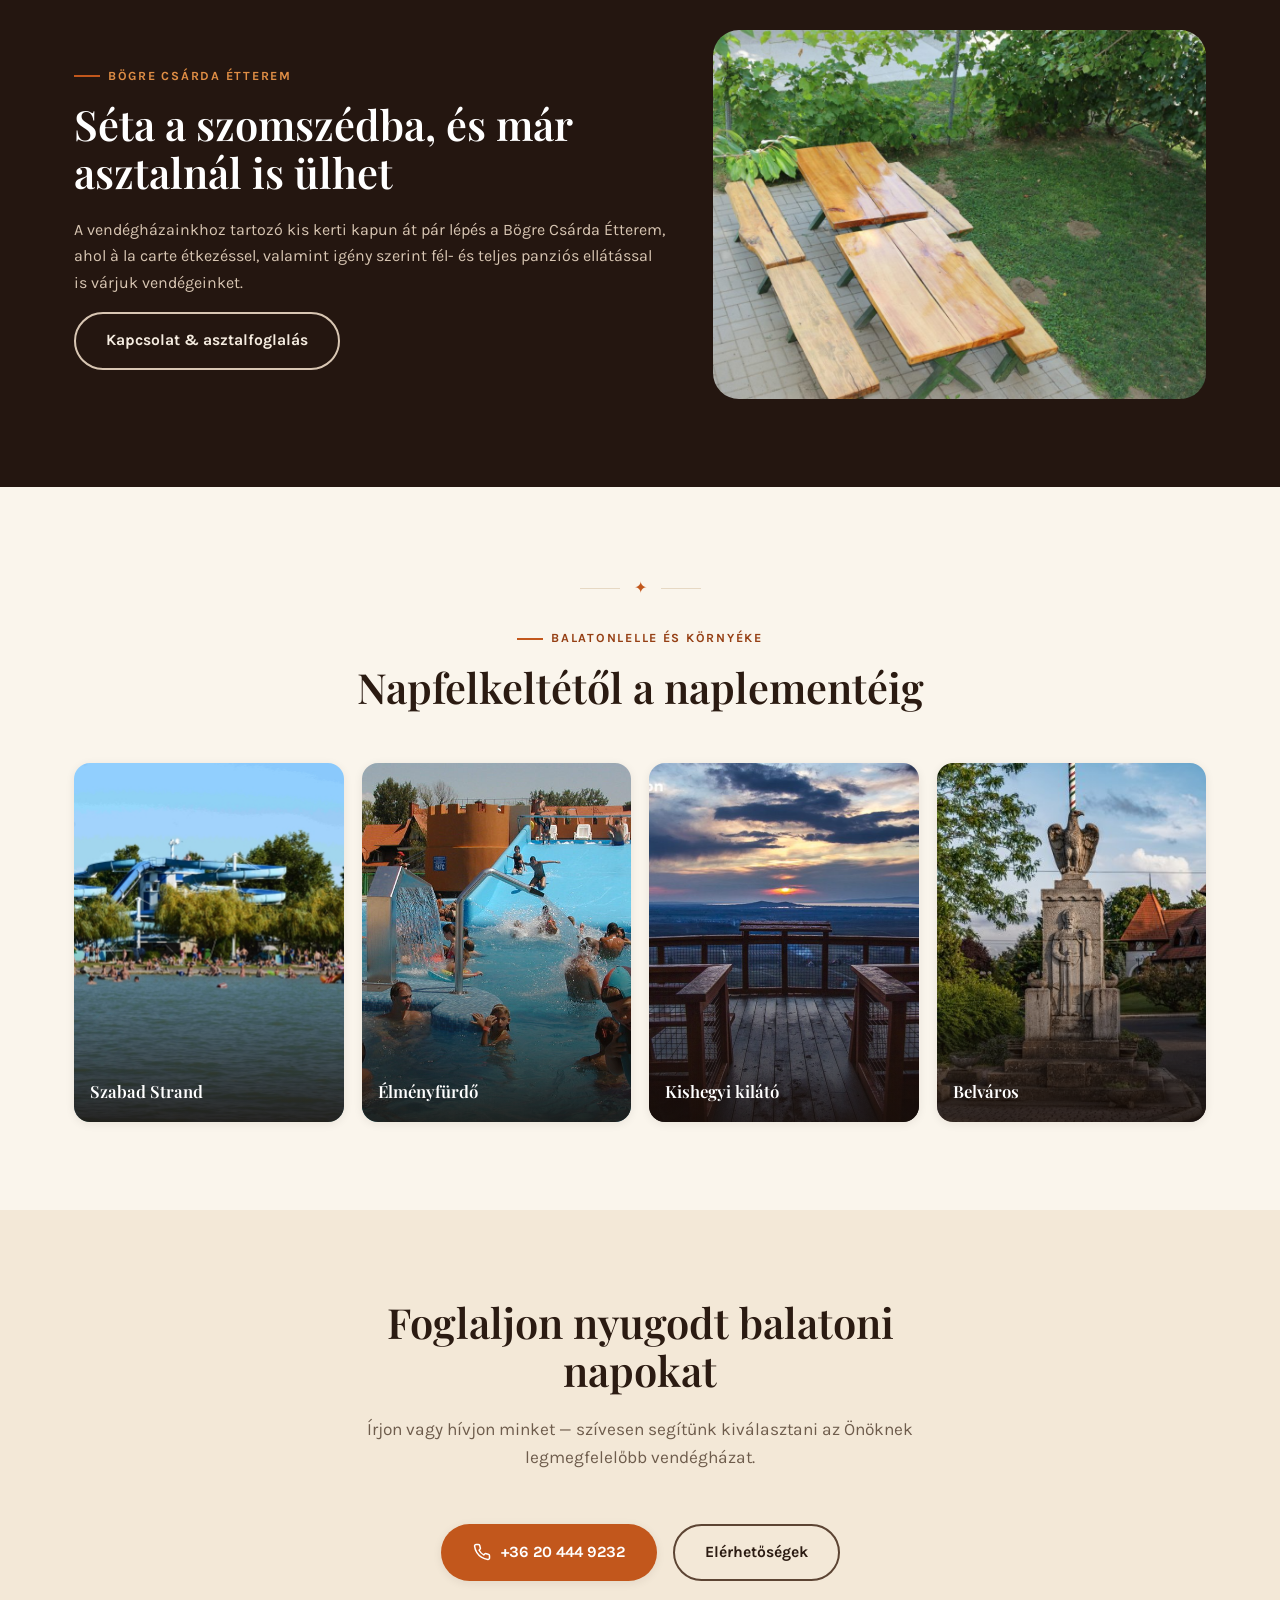
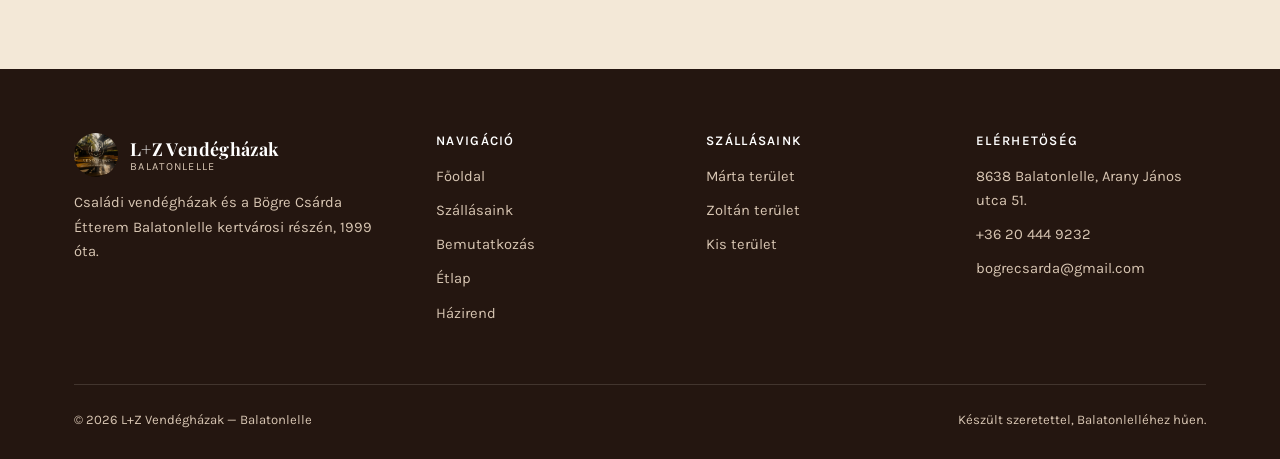
==== commit 468b8f91: "Reword hero headline and swap amenity icons for emoji - "öt lépésre a Balaton csendjétől" -> "mindös" ====
--- a/lz-vendeghaz/index.html
+++ b/lz-vendeghaz/index.html
@@ -35,7 +35,7 @@
   <div class="hero-bg" style="background-image:url('images/surroundings/kishegy-kilato.jpg')"></div>
   <div class="container hero-inner">
     <p class="eyebrow on-dark hero-enter">Balatonlelle · 1999 óta családi vendéglátás</p>
-    <h1 class="hero-enter">Otthonos vendégházak, öt lépésre a Balaton csendjétől</h1>
+    <h1 class="hero-enter">Otthonos vendégházak, mindössze pár lépésre a Balaton partjától</h1>
     <p class="hero-sub hero-enter">Kilenc önálló apartman egy 4000 m²-es, szőlőlugasokkal tagolt teleken — medencével, játszótérrel és saját kerttel minden ház mellett. Balatonlelle kertvárosi részén, 700 méterre a parttól.</p>
     <div class="hero-actions hero-enter">
       <a href="szallasok.html" class="btn btn-primary">Szállásaink megtekintése</a>
@@ -135,27 +135,27 @@
     </div>
     <div class="grid grid-3">
       <div class="feature reveal">
-        <div class="feature-icon"><svg viewBox="0 0 24 24" fill="none" stroke="currentColor" stroke-width="1.6" stroke-linecap="round" stroke-linejoin="round"><path d="M2 6c1.5-1.5 3-1.5 4.5 0s3 1.5 4.5 0 3-1.5 4.5 0 3 1.5 4.5 0"/><path d="M2 12c1.5-1.5 3-1.5 4.5 0s3 1.5 4.5 0 3-1.5 4.5 0 3 1.5 4.5 0"/><path d="M2 18c1.5-1.5 3-1.5 4.5 0s3 1.5 4.5 0 3-1.5 4.5 0 3 1.5 4.5 0"/></svg></div>
+        <div class="feature-icon feature-emoji">🏊</div>
         <div><h4>Közös medence</h4><p>Fedett, biztonságos medence a telkek között, sétatávolságra minden háztól.</p></div>
       </div>
       <div class="feature reveal">
-        <div class="feature-icon"><svg viewBox="0 0 24 24" fill="none" stroke="currentColor" stroke-width="1.6" stroke-linecap="round" stroke-linejoin="round"><path d="M4 21V8a2 2 0 012-2h2V4a2 2 0 012-2h4a2 2 0 012 2v2h2a2 2 0 012 2v13"/><path d="M9 21v-6h6v6"/></svg></div>
+        <div class="feature-icon feature-emoji">⚽</div>
         <div><h4>Játszótér &amp; focipálya</h4><p>Gyerekhinta, csúszda és mini focipálya a közös, önálló telekrészen.</p></div>
       </div>
       <div class="feature reveal">
-        <div class="feature-icon"><svg viewBox="0 0 24 24" fill="none" stroke="currentColor" stroke-width="1.6" stroke-linecap="round" stroke-linejoin="round"><path d="M11 20c-5-2-7-6-7-11a7 7 0 0114 0c0 5-2 9-7 11z"/></svg></div>
+        <div class="feature-icon feature-emoji">🍇</div>
         <div><h4>Saját kert szőlőlugassal</h4><p>Minden apartmanhoz külön kertrész és terasz tartozik, élő szőlőlugas-térelválasztóval.</p></div>
       </div>
       <div class="feature reveal">
-        <div class="feature-icon"><svg viewBox="0 0 24 24" fill="none" stroke="currentColor" stroke-width="1.6" stroke-linecap="round" stroke-linejoin="round"><path d="M12 2c2 3 3 5.5 3 8a3 3 0 11-6 0c0-1 .3-1.8.8-2.6.2 1 .9 1.6 1.2 1.6-.6-2 0-4 1-7z"/></svg></div>
+        <div class="feature-icon feature-emoji">🔥</div>
         <div><h4>Tűzrakóhely &amp; bogrács</h4><p>Kerti grillező és bográcsozó hely, napozóágyakkal, kerti bútorokkal felszerelve.</p></div>
       </div>
       <div class="feature reveal">
-        <div class="feature-icon"><svg viewBox="0 0 24 24" fill="none" stroke="currentColor" stroke-width="1.6" stroke-linecap="round" stroke-linejoin="round"><path d="M5 17h14M5 17a2 2 0 11-4 0 2 2 0 014 0zM19 17a2 2 0 11-4 0 2 2 0 014 0zM3 17V11l2-5h10l4 5v6"/></svg></div>
+        <div class="feature-icon feature-emoji">🅿️</div>
         <div><h4>Zárt parkoló</h4><p>Zárt udvari parkolás minden telken, több autó egyidejű elhelyezésére.</p></div>
       </div>
       <div class="feature reveal">
-        <div class="feature-icon"><svg viewBox="0 0 24 24" fill="none" stroke="currentColor" stroke-width="1.6" stroke-linecap="round" stroke-linejoin="round"><path d="M12 2l8 4v6c0 5-3.5 8-8 10-4.5-2-8-5-8-10V6l8-4z"/><path d="M9 12l2 2 4-4"/></svg></div>
+        <div class="feature-icon feature-emoji">👶</div>
         <div><h4>Család- és bababarát</h4><p>Igény esetén gyerekágyat és gyerekfürdető kádat is biztosítunk.</p></div>
       </div>
     </div>
--- a/lz-vendeghaz/css/style.css
+++ b/lz-vendeghaz/css/style.css
@@ -165,8 +165,8 @@
 }
 .hero-stat{padding-right:40px;margin-right:40px;border-right:1px solid var(--border-dark);}
 .hero-stat:last-child{border-right:none;}
-.hero-stat strong{display:block;font-family:var(--font-display);font-size:1.9rem;color:var(--orange-light);}
-.hero-stat span{font-size:.85rem;color:var(--text-light-muted);}
+.hero-stat strong{display:block;font-family:var(--font-display);font-size:clamp(2.4rem,4.2vw,3.4rem);line-height:1;color:var(--orange-light);margin-bottom:6px;}
+.hero-stat > span{font-size:.92rem;color:var(--text-light-muted);}
 @media (max-width:700px){
   .hero{min-height:82vh;}
   .hero-stat{padding-right:22px;margin-right:22px;}
@@ -229,6 +229,7 @@
   display:flex;align-items:center;justify-content:center;flex-shrink:0;color:var(--orange-deep);
 }
 .feature-icon svg{width:26px;height:26px;}
+.feature-emoji{font-size:24px;line-height:1;}
 .feature h4{margin-bottom:.3em;}
 .feature p{color:var(--text-muted);font-size:.95rem;margin:0;}
 
